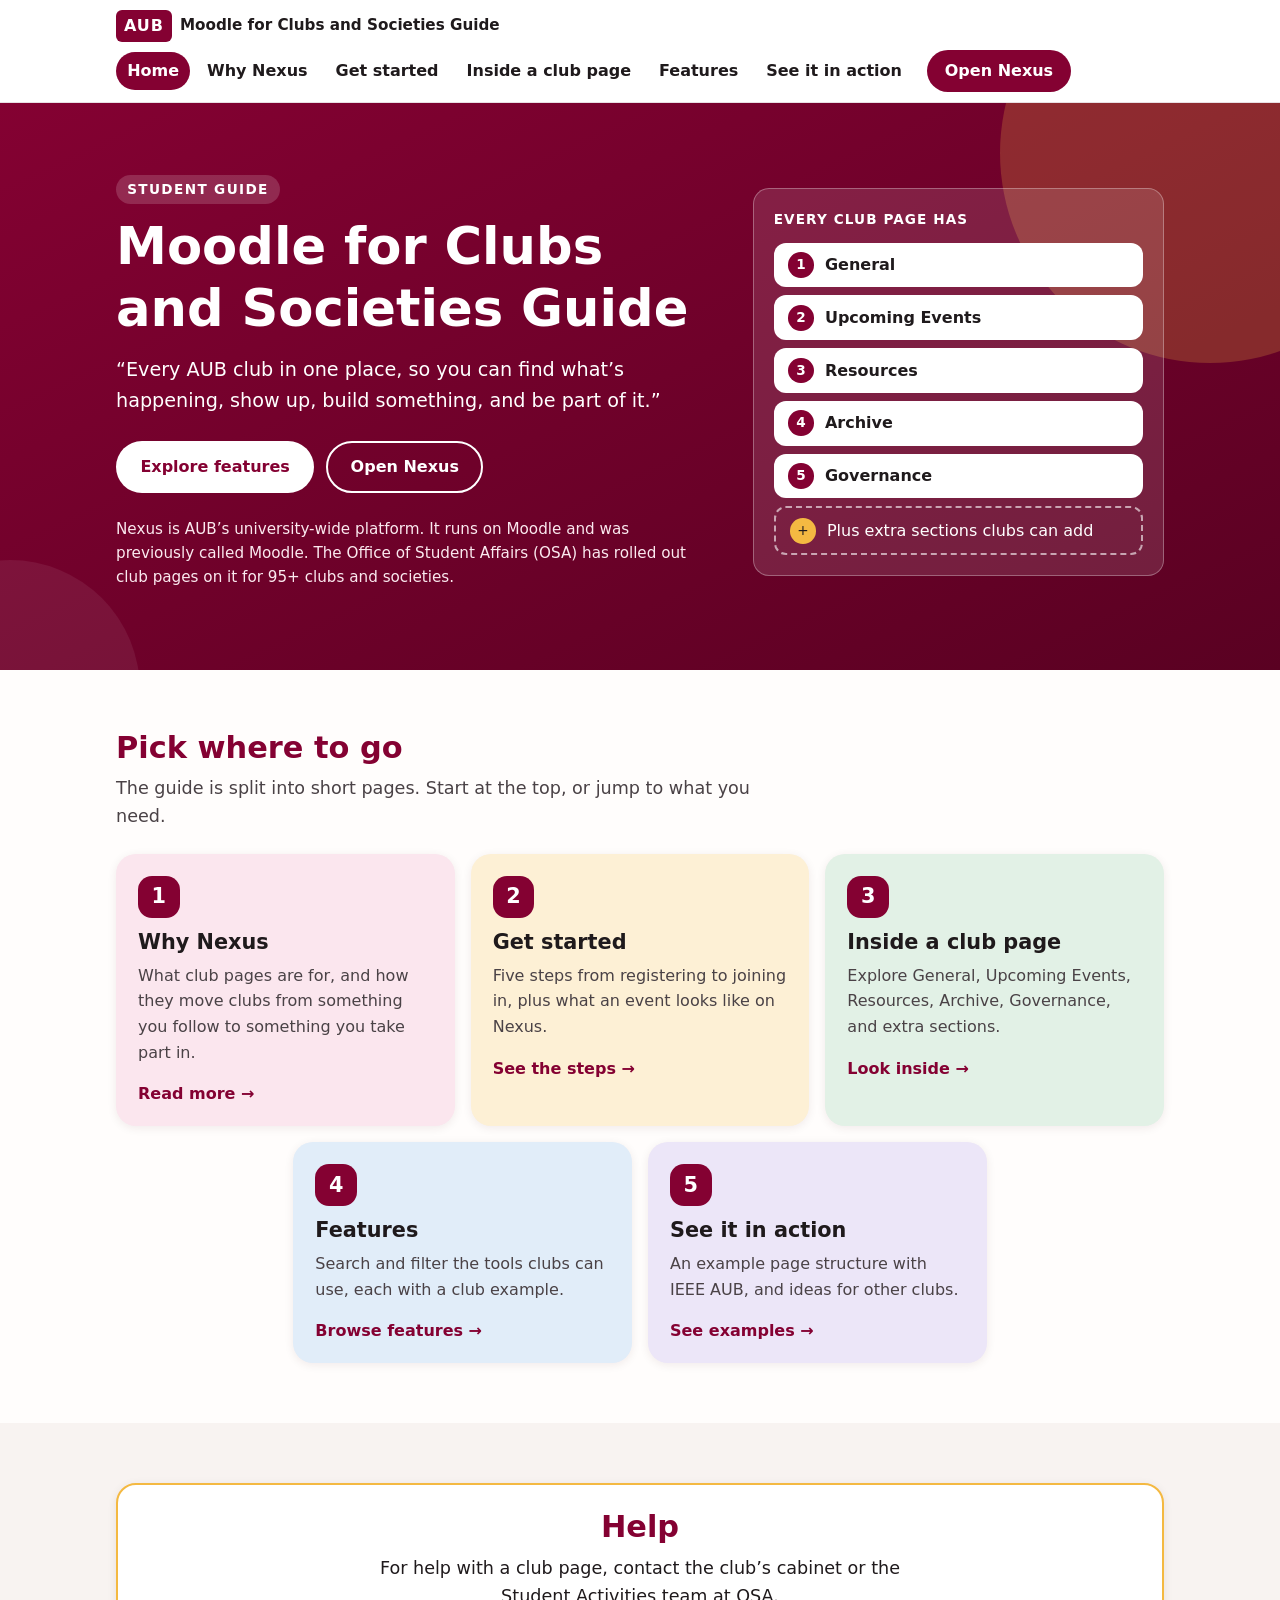
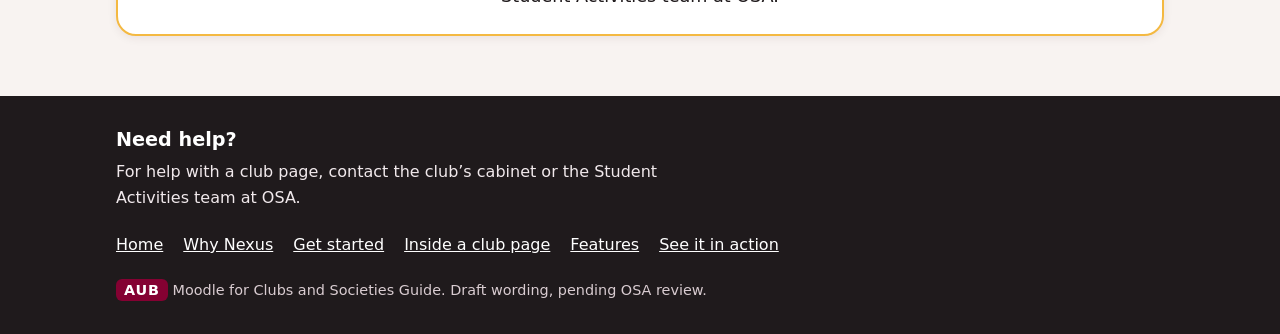
==== index.html @ 30dd05e3 "Redesign as a multi-page site with tabs, tiles, and a filterable feature grid Co-Authored-By: Claude" ====
<!DOCTYPE html>
<html lang="en">
<head>
  <meta charset="utf-8">
  <meta name="viewport" content="width=device-width, initial-scale=1">
  <title>Moodle for Clubs and Societies Guide</title>
  <meta name="description" content="A student guide to everything you can do on Nexus through AUB clubs and societies.">
  <meta name="theme-color" content="#840132">
  <link rel="icon" href="data:image/svg+xml,%3Csvg xmlns='http://www.w3.org/2000/svg' viewBox='0 0 32 32'%3E%3Crect width='32' height='32' rx='7' fill='%23840132'/%3E%3Ctext x='16' y='22' font-family='Arial' font-weight='700' font-size='17' text-anchor='middle' fill='white'%3EN%3C/text%3E%3C/svg%3E">
  <link rel="stylesheet" href="styles.css">
  <script src="script.js" defer></script>
</head>
<body class="home">
  <a class="skip-link" href="#main">Skip to content</a>

  <header class="site-header">
    <div class="wrap header-inner">
      <a class="wordmark" href="index.html" aria-label="Moodle for Clubs and Societies Guide, home">
        <span class="wordmark-aub">AUB</span><span class="wordmark-text">Moodle for Clubs and Societies Guide</span>
      </a>
      <button class="menu-toggle" type="button" aria-expanded="false" aria-controls="site-nav">
        <span class="menu-toggle-bars" aria-hidden="true"></span>
        <span class="menu-toggle-label">Menu</span>
      </button>
      <nav id="site-nav" class="site-nav" aria-label="Main">
        <ul>
          <li><a href="index.html" aria-current="page">Home</a></li>
          <li><a href="why.html">Why Nexus</a></li>
          <li><a href="start.html">Get started</a></li>
          <li><a href="inside.html">Inside a club page</a></li>
          <li><a href="features.html">Features</a></li>
          <li><a href="examples.html">See it in action</a></li>
          <li class="nav-cta"><a class="btn btn-small" href="https://lms.aub.edu.lb" target="_blank" rel="noopener noreferrer">Open Nexus<span class="visually-hidden"> (opens in a new tab)</span></a></li>
        </ul>
      </nav>
    </div>
  </header>

  <main id="main">
    <section class="hero">
      <div class="wrap hero-grid">
        <div class="hero-copy">
          <p class="eyebrow">Student guide</p>
          <h1>Moodle for Clubs and Societies Guide</h1>
          <p class="mission">&ldquo;Every AUB club in one place, so you can find what&rsquo;s happening, show up, build something, and be part of it.&rdquo;</p>
          <div class="button-row">
            <a class="btn btn-light" href="features.html">Explore features</a>
            <a class="btn btn-outline-light" href="https://lms.aub.edu.lb" target="_blank" rel="noopener noreferrer">Open Nexus<span class="visually-hidden"> (opens in a new tab)</span></a>
          </div>
          <p class="hero-note">Nexus is AUB&rsquo;s university-wide platform. It runs on Moodle and was previously called Moodle. The Office of Student Affairs (OSA) has rolled out club pages on it for 95+ clubs and societies.</p>
        </div>
        <aside class="hero-card" aria-label="The standard sections of a club page">
          <p class="hero-card-title">Every club page has</p>
          <ul>
            <li><span>General</span></li>
            <li><span>Upcoming Events</span></li>
            <li><span>Resources</span></li>
            <li><span>Archive</span></li>
            <li><span>Governance</span></li>
            <li class="plus"><span>Plus extra sections clubs can add</span></li>
          </ul>
        </aside>
      </div>
    </section>

    <section class="section">
      <div class="wrap">
        <h2 class="section-title">Pick where to go</h2>
        <p class="lead">The guide is split into short pages. Start at the top, or jump to what you need.</p>
        <div class="tiles">
          <a class="tile t1" href="why.html">
            <span class="tile-num" aria-hidden="true">1</span>
            <h3>Why Nexus</h3>
            <p>What club pages are for, and how they move clubs from something you follow to something you take part in.</p>
            <span class="tile-go">Read more</span>
          </a>
          <a class="tile t2" href="start.html">
            <span class="tile-num" aria-hidden="true">2</span>
            <h3>Get started</h3>
            <p>Five steps from registering to joining in, plus what an event looks like on Nexus.</p>
            <span class="tile-go">See the steps</span>
          </a>
          <a class="tile t3" href="inside.html">
            <span class="tile-num" aria-hidden="true">3</span>
            <h3>Inside a club page</h3>
            <p>Explore General, Upcoming Events, Resources, Archive, Governance, and extra sections.</p>
            <span class="tile-go">Look inside</span>
          </a>
          <a class="tile t4" href="features.html">
            <span class="tile-num" aria-hidden="true">4</span>
            <h3>Features</h3>
            <p>Search and filter the tools clubs can use, each with a club example.</p>
            <span class="tile-go">Browse features</span>
          </a>
          <a class="tile t5" href="examples.html">
            <span class="tile-num" aria-hidden="true">5</span>
            <h3>See it in action</h3>
            <p>An example page structure with IEEE AUB, and ideas for other clubs.</p>
            <span class="tile-go">See examples</span>
          </a>
        </div>
      </div>
    </section>

    <section class="section section-tint">
      <div class="wrap">
        <div class="help-box">
          <h2>Help</h2>
          <p>For help with a club page, contact the club&rsquo;s cabinet or the Student Activities team at OSA.</p>
        </div>
      </div>
    </section>
  </main>

  <footer class="site-footer">
    <div class="wrap footer-inner">
      <div class="footer-help">
        <h2>Need help?</h2>
        <p>For help with a club page, contact the club&rsquo;s cabinet or the Student Activities team at OSA.</p>
      </div>
      <nav class="footer-nav" aria-label="Footer"><a href="index.html">Home</a><a href="why.html">Why Nexus</a><a href="start.html">Get started</a><a href="inside.html">Inside a club page</a><a href="features.html">Features</a><a href="examples.html">See it in action</a></nav>
      <p class="footer-small"><span class="wordmark-aub">AUB</span> Moodle for Clubs and Societies Guide. Draft wording, pending OSA review.</p>
    </div>
  </footer>
</body>
</html>
---- styles.css ----
:root {
  --aub-maroon: #840132;
  --maroon-dark: #5a0122;
  --maroon-tint: #f8eef2;
  --gold: #f4b942;
  --ink: #1f1a1c;
  --ink-soft: #4a4246;
  --line: #e8dfe3;
  --bg: #fffdfc;
  --bg-tint: #f8f3f1;
  --focus: #0b57d0;
  --radius: 16px;
  --shadow: 0 2px 10px rgba(60, 10, 30, .08);
  --font: system-ui, -apple-system, "Segoe UI", Roboto, "Helvetica Neue", Arial, sans-serif;
  /* tile and card tints */
  --rose: #fbe6ee; --sand: #fdf0d5; --sage: #e2f1e6; --sky: #e1edf9; --lilac: #ece6f8;
  --c0: #840132; --c1: #a35200; --c2: #1d6f42; --c3: #1f5fa8; --c4: #6b3fa0; --c5: #0f766e; --c6: #a1275b;
}

*, *::before, *::after { box-sizing: border-box; }
html { scroll-behavior: smooth; -webkit-text-size-adjust: 100%; }
body {
  margin: 0; font-family: var(--font); font-size: 1rem; line-height: 1.6;
  color: var(--ink); background: var(--bg); overflow-wrap: break-word;
}
img, svg { max-width: 100%; }
h1, h2, h3, h4 { line-height: 1.2; margin: 0 0 .5rem; }
h2 { font-size: 1.6rem; }
h3 { font-size: 1.15rem; }
h4 { font-size: 1.05rem; }
p { margin: 0 0 1rem; }
ul, ol { margin: 0; padding: 0; }
a { color: var(--aub-maroon); }
[id] { scroll-margin-top: 5rem; }

:focus-visible { outline: 3px solid var(--focus); outline-offset: 3px; border-radius: 4px; }

.wrap { width: 100%; max-width: 1080px; margin: 0 auto; padding: 0 1rem; }
.visually-hidden {
  position: absolute !important; width: 1px; height: 1px; margin: -1px; padding: 0;
  border: 0; overflow: hidden; clip: rect(0 0 0 0); white-space: nowrap;
}
.skip-link {
  position: absolute; left: .5rem; top: -4rem; background: #fff; color: var(--aub-maroon);
  padding: .6rem 1rem; border-radius: 8px; z-index: 100; font-weight: 600;
}
.skip-link:focus { top: .5rem; }

/* ---------- Header ---------- */
.site-header { position: sticky; top: 0; z-index: 50; background: #fff; border-bottom: 1px solid var(--line); }
.header-inner { display: flex; flex-wrap: wrap; align-items: center; justify-content: space-between; gap: .5rem; padding-top: .6rem; padding-bottom: .6rem; }
.wordmark { display: flex; align-items: center; gap: .5rem; text-decoration: none; color: var(--ink); min-width: 0; flex: 1 1 0; }
.wordmark-aub {
  background: var(--aub-maroon); color: #fff; font-weight: 800; letter-spacing: .06em;
  padding: .2rem .5rem; border-radius: 6px; flex: none;
}
.wordmark-text { font-weight: 700; font-size: .9rem; line-height: 1.2; }

.menu-toggle {
  display: none; align-items: center; gap: .5rem; background: var(--aub-maroon); color: #fff;
  border: 0; border-radius: 999px; padding: .55rem 1rem; font: inherit; font-weight: 600;
  cursor: pointer; min-height: 44px;
}
.menu-toggle-bars, .menu-toggle-bars::before, .menu-toggle-bars::after { display: block; width: 18px; height: 2px; background: #fff; border-radius: 2px; }
.menu-toggle-bars { position: relative; }
.menu-toggle-bars::before, .menu-toggle-bars::after { content: ""; position: absolute; left: 0; }
.menu-toggle-bars::before { top: -6px; }
.menu-toggle-bars::after { top: 6px; }

.site-nav { flex-basis: 100%; }
.site-nav ul { list-style: none; display: flex; flex-wrap: wrap; align-items: center; gap: .25rem .5rem; }
.site-nav a:not(.btn) { display: inline-block; padding: .4rem .7rem; text-decoration: none; font-weight: 600; color: var(--ink); border-radius: 999px; }
.site-nav a:not(.btn):hover { background: var(--maroon-tint); color: var(--aub-maroon); }
.site-nav a[aria-current="page"] { background: var(--aub-maroon); color: #fff; }

.js .menu-toggle { display: inline-flex; }
.js .site-nav { display: none; }
.js .site-nav.is-open { display: block; }
.js .site-nav ul { flex-direction: column; align-items: stretch; gap: 0; padding: .25rem 0 .5rem; }
.js .site-nav li { border-top: 1px solid var(--line); }
.js .site-nav a:not(.btn) { display: block; padding: .8rem .5rem; border-radius: 8px; }
.js .nav-cta { padding: .75rem 0 .25rem; }
.js .nav-cta .btn { width: 100%; }

@media (min-width: 960px) {
  .js .menu-toggle { display: none; }
  .js .site-nav, .js .site-nav.is-open { display: block; flex-basis: auto; }
  .site-nav { flex-basis: auto; }
  .js .site-nav ul { flex-direction: row; align-items: center; gap: .25rem .35rem; padding: 0; }
  .js .site-nav li { border-top: 0; }
  .js .site-nav a:not(.btn) { display: inline-block; padding: .4rem .7rem; border-radius: 999px; }
  .js .nav-cta { padding: 0 0 0 .5rem; }
  .js .nav-cta .btn { width: auto; }
  .wordmark { flex: 0 1 auto; }
  .wordmark-text { font-size: .95rem; }
}

/* ---------- Buttons ---------- */
.btn {
  display: inline-flex; align-items: center; justify-content: center; min-height: 48px;
  padding: .7rem 1.4rem; border-radius: 999px; font-weight: 700; text-decoration: none;
  border: 2px solid transparent; text-align: center;
}
.btn-small { min-height: 40px; padding: .4rem 1rem; background: var(--aub-maroon); color: #fff; }
.btn-small:hover { background: var(--maroon-dark); }
.btn-light { background: #fff; color: var(--aub-maroon); }
.btn-light:hover { background: var(--maroon-tint); }
.btn-outline-light { color: #fff; border-color: #fff; }
.btn-outline-light:hover { background: rgba(255, 255, 255, .15); }
.btn-primary { background: var(--aub-maroon); color: #fff; }
.btn-primary:hover { background: var(--maroon-dark); }
.button-row { display: flex; flex-wrap: wrap; gap: .75rem; }

/* ---------- Home hero ---------- */
.hero {
  position: relative; overflow: hidden; color: #fff;
  background: linear-gradient(155deg, var(--aub-maroon) 0%, var(--maroon-dark) 100%);
  padding: 2.75rem 0 3rem;
}
.hero::before, .hero::after { content: ""; position: absolute; border-radius: 50%; pointer-events: none; }
.hero::before { width: 420px; height: 420px; right: -140px; top: -160px; background: rgba(244, 185, 66, .22); }
.hero::after { width: 260px; height: 260px; left: -120px; bottom: -150px; background: rgba(255, 255, 255, .07); }
.hero-grid { position: relative; z-index: 1; display: grid; gap: 2rem; }
.eyebrow {
  display: inline-block; margin-bottom: .75rem; font-size: .85rem; font-weight: 700;
  letter-spacing: .1em; text-transform: uppercase; background: rgba(255, 255, 255, .16);
  padding: .25rem .7rem; border-radius: 999px;
}
.hero h1 { font-size: 2.1rem; margin-bottom: 1rem; }
.mission { font-size: 1.2rem; max-width: 36rem; margin-bottom: 1.5rem; }
.hero-note { max-width: 36rem; margin: 1.5rem 0 0; font-size: .95rem; color: #fbe9ef; }
.hero :focus-visible { outline-color: #fff; }

.hero-card {
  background: rgba(255, 255, 255, .12); border: 1px solid rgba(255, 255, 255, .3);
  border-radius: var(--radius); padding: 1.25rem; align-self: center;
}
.hero-card-title { font-weight: 700; margin-bottom: .75rem; text-transform: uppercase; font-size: .85rem; letter-spacing: .08em; }
.hero-card ul { list-style: none; display: grid; gap: .5rem; counter-reset: sec; }
.hero-card li {
  counter-increment: sec; background: #fff; color: var(--ink); border-radius: 12px;
  padding: .6rem .9rem; font-weight: 600; display: flex; gap: .7rem; align-items: center;
}
.hero-card li::before {
  content: counter(sec); flex: none; width: 1.6rem; height: 1.6rem; border-radius: 50%;
  background: var(--aub-maroon); color: #fff; font-size: .85rem; display: flex; align-items: center; justify-content: center;
}
.hero-card li.plus { background: transparent; color: #fff; border: 2px dashed rgba(255, 255, 255, .6); counter-increment: none; font-weight: 500; }
.hero-card li.plus::before { content: "+"; background: var(--gold); color: var(--ink); }

/* ---------- Inner page header ---------- */
.page-head {
  position: relative; overflow: hidden; color: #fff;
  background: linear-gradient(155deg, var(--aub-maroon) 0%, var(--maroon-dark) 100%);
  padding: 1.75rem 0 2.25rem;
}
.page-head::after { content: ""; position: absolute; width: 240px; height: 240px; right: -90px; top: -110px; border-radius: 50%; background: rgba(244, 185, 66, .25); }
.page-head .wrap { position: relative; z-index: 1; }
.crumbs { font-size: .9rem; margin-bottom: .75rem; color: #fbe9ef; }
.crumbs a { color: #fff; }
.page-head h1 { font-size: 2rem; margin-bottom: .5rem; }
.page-lead { max-width: 40rem; font-size: 1.1rem; margin: 0; color: #fff3f7; }
.page-head :focus-visible { outline-color: #fff; }

/* ---------- Sections ---------- */
.section { padding: 2.5rem 0; }
.section-tint { background: var(--bg-tint); }
.section-title { color: var(--aub-maroon); margin-bottom: .5rem; }
.lead { font-size: 1.1rem; color: var(--ink-soft); max-width: 42rem; }
.small { font-size: .95rem; color: var(--ink-soft); }
.hint { font-size: .9rem; font-weight: 600; color: var(--ink-soft); margin-bottom: .75rem; }
.note-line { margin-top: 1.25rem; color: var(--ink-soft); }
.center-action { margin: 2rem 0 0; text-align: center; }

/* Home tiles */
.tiles { display: grid; gap: 1rem; margin-top: 1.5rem; }
.tile {
  position: relative; display: block; text-decoration: none; color: var(--ink);
  border-radius: 20px; padding: 1.25rem 1.25rem 1.1rem; box-shadow: var(--shadow);
  border: 2px solid transparent; transition: transform .15s ease, border-color .15s ease;
}
.tile:hover { transform: translateY(-3px); border-color: var(--aub-maroon); }
.tile-num {
  display: flex; align-items: center; justify-content: center; width: 2.6rem; height: 2.6rem;
  border-radius: 14px; background: var(--aub-maroon); color: #fff; font-size: 1.3rem; font-weight: 800; margin-bottom: .75rem;
}
.tile h3 { font-size: 1.3rem; }
.tile p { color: var(--ink-soft); }
.tile-go { font-weight: 700; color: var(--aub-maroon); }
.tile-go::after { content: " \2192"; }
.t1 { background: var(--rose); } .t2 { background: var(--sand); } .t3 { background: var(--sage); }
.t4 { background: var(--sky); } .t5 { background: var(--lilac); }

/* Why */
.why-list { list-style: none; display: grid; gap: .85rem; }
.why-list li {
  display: flex; gap: 1rem; align-items: flex-start; background: #fff; border: 1px solid var(--line);
  border-radius: var(--radius); padding: 1rem 1.1rem; box-shadow: var(--shadow); font-size: 1.05rem;
}
.why-num {
  flex: none; width: 2.2rem; height: 2.2rem; border-radius: 50%; background: var(--aub-maroon);
  color: #fff; font-weight: 700; display: inline-flex; align-items: center; justify-content: center;
}
.compare { display: grid; gap: .75rem; margin-top: 1.25rem; align-items: stretch; }
.compare-col { border-radius: 20px; padding: 1.4rem; }
.compare-col ul { padding-left: 1.2rem; }
.compare-follow { background: #ece7e8; border: 1px solid var(--line); }
.compare-part { background: var(--aub-maroon); color: #fff; box-shadow: var(--shadow); }
.compare-part h3 { color: #fff; }
.compare-arrow { text-align: center; font-size: 2rem; font-weight: 800; color: var(--aub-maroon); transform: rotate(90deg); line-height: 1; }

/* Timeline */
.timeline { list-style: none; counter-reset: tl; position: relative; display: grid; gap: 1rem; }
.timeline::before { content: ""; position: absolute; left: 1.2rem; top: 1.5rem; bottom: 1.5rem; width: 3px; background: var(--gold); border-radius: 3px; }
.timeline li {
  counter-increment: tl; position: relative; margin-left: 3.4rem; background: #fff;
  border: 1px solid var(--line); border-radius: var(--radius); padding: 1rem 1.2rem; box-shadow: var(--shadow);
}
.timeline li::before {
  content: counter(tl); position: absolute; left: -3.4rem; top: .8rem; width: 2.5rem; height: 2.5rem;
  border-radius: 50%; background: var(--aub-maroon); color: #fff; font-weight: 800; border: 3px solid var(--bg);
  display: flex; align-items: center; justify-content: center;
}
.timeline h3 { margin-bottom: .2rem; }
.timeline p { margin: 0; color: var(--ink-soft); }

/* Event flow */
.flow { list-style: none; display: grid; gap: 1rem; margin-top: 1.5rem; }
.flow li { position: relative; background: #fff; border: 1px solid var(--line); border-radius: var(--radius); padding: 1rem 1rem 1rem 4rem; box-shadow: var(--shadow); }
.flow-num {
  position: absolute; left: 1rem; top: 1rem; width: 2.2rem; height: 2.2rem; border-radius: 50%;
  background: var(--aub-maroon); color: #fff; font-weight: 700; display: flex; align-items: center; justify-content: center;
}
.flow li:not(:last-child)::after {
  content: ""; position: absolute; left: calc(1rem + 1.1rem - 1px); top: calc(1rem + 2.2rem);
  height: calc(100% - 2.2rem); width: 2px; background: var(--aub-maroon); opacity: .3;
}
.flow h3 { margin-bottom: .2rem; }
.flow p { margin: 0; color: var(--ink-soft); }

/* Tabs */
.tab-panel {
  background: #fff; border: 1px solid var(--line); border-radius: var(--radius);
  padding: 1.25rem; box-shadow: var(--shadow); margin-bottom: 1rem;
}
.tab-panel h3 { color: var(--aub-maroon); font-size: 1.3rem; }
.tab-panel > p { color: var(--ink-soft); }
.tablist { display: flex; flex-wrap: wrap; gap: .5rem; margin-bottom: 1rem; }
.tab {
  font: inherit; font-weight: 700; cursor: pointer; min-height: 44px; padding: .45rem 1.1rem;
  background: #fff; color: var(--aub-maroon); border: 2px solid var(--aub-maroon); border-radius: 999px;
}
.tab:hover { background: var(--maroon-tint); }
.tab[aria-selected="true"] { background: var(--aub-maroon); color: #fff; }
.js .tab-panel { margin-bottom: 0; }
.js .tab-panel[hidden] { display: none; }
.pill-list { list-style: none; display: flex; flex-wrap: wrap; gap: .5rem; margin-top: .5rem; }
.pill-list li { background: var(--maroon-tint); border: 1px solid #ecd2dc; border-radius: 999px; padding: .35rem .9rem; font-weight: 600; }

/* Features */
.notice {
  background: var(--maroon-tint); border-left: 5px solid var(--aub-maroon);
  padding: .9rem 1rem; border-radius: 8px; font-weight: 600; margin: 0 0 1.5rem;
}
.feature-layout { display: grid; gap: 1.25rem; align-items: start; }
.tools { background: #fff; border: 1px solid var(--line); border-radius: var(--radius); padding: 1.1rem; box-shadow: var(--shadow); }
.tools[hidden] { display: none; }
.search-label { display: block; font-weight: 700; margin-bottom: .35rem; }
.search-input {
  width: 100%; font: inherit; min-height: 48px; padding: .6rem 1rem;
  border: 2px solid #b9a9b0; border-radius: 12px; background: #fff; color: var(--ink);
}
.search-input:focus-visible { outline-offset: 1px; border-color: var(--focus); }
.filter-title { font-weight: 700; margin: 1rem 0 .4rem; }
.filters { display: flex; flex-wrap: wrap; gap: .5rem; }
.chip {
  font: inherit; font-weight: 600; cursor: pointer; min-height: 44px; padding: .4rem .9rem;
  background: #fff; color: var(--aub-maroon); border: 2px solid var(--aub-maroon); border-radius: 999px;
}
.chip:hover { background: var(--maroon-tint); }
.chip[aria-pressed="true"] { background: var(--aub-maroon); color: #fff; }
.result-count { color: var(--ink-soft); font-size: .95rem; margin: 1rem 0 0; }

.feature-grid { display: grid; gap: 1rem; }
.feature-card {
  --accent: var(--c0); background: #fff; border: 1px solid var(--line); border-left: 6px solid var(--accent);
  border-radius: var(--radius); padding: 1.1rem 1.2rem; box-shadow: var(--shadow);
}
.feature-card[hidden] { display: none; }
.cat-0 { --accent: var(--c0); } .cat-1 { --accent: var(--c1); } .cat-2 { --accent: var(--c2); }
.cat-3 { --accent: var(--c3); } .cat-4 { --accent: var(--c4); } .cat-5 { --accent: var(--c5); } .cat-6 { --accent: var(--c6); }
.feature-cat { margin: 0 0 .35rem; font-size: .78rem; font-weight: 700; letter-spacing: .06em; text-transform: uppercase; color: var(--accent); }
.feature-meaning { margin-bottom: .6rem; }
.feature-example { margin: 0; font-size: .95rem; color: var(--ink-soft); background: var(--bg-tint); border-radius: 10px; padding: .6rem .75rem; }
.feature-example-label { font-weight: 700; color: var(--ink); }
.empty { font-weight: 600; padding: 1rem 0; }
.noscript-box { background: #fff; border: 1px solid var(--line); border-radius: var(--radius); padding: 1rem 1.2rem; }
.noscript-box ul { padding-left: 1.2rem; }

/* Examples */
.example-block { background: #fff; border: 2px solid var(--aub-maroon); border-radius: 20px; padding: 1.25rem; box-shadow: var(--shadow); }
.example-block h2 { color: var(--aub-maroon); }
.example-block .tab-panel { box-shadow: none; background: var(--bg-tint); }
.label {
  display: inline-block; margin: 0 0 .5rem; background: var(--aub-maroon); color: #fff;
  font-size: .85rem; font-weight: 700; letter-spacing: .04em; padding: .25rem .75rem; border-radius: 999px;
}
.idea-pair { display: grid; gap: 1rem; margin-top: 1.25rem; }
.idea { background: var(--maroon-tint); border-radius: var(--radius); padding: 1rem 1.2rem; }
.idea p { margin: 0; }
.tag {
  display: inline-block; vertical-align: middle; margin-left: .35rem; font-size: .7rem; font-weight: 700;
  text-transform: uppercase; letter-spacing: .06em; border: 1px solid var(--aub-maroon); color: var(--aub-maroon);
  border-radius: 999px; padding: .05rem .5rem;
}
.idea-cards { display: grid; gap: 1rem; margin-top: 1.25rem; }
.idea-card { border-radius: 20px; padding: 1.2rem; box-shadow: var(--shadow); }
.idea-card p { margin: 0; color: var(--ink-soft); }
.ic1 { background: var(--rose); } .ic2 { background: var(--sand); } .ic3 { background: var(--sage); }
.ic4 { background: var(--sky); } .ic5 { background: var(--lilac); }
.inspired { margin-top: 1.5rem; font-size: .95rem; color: var(--ink-soft); }

/* Help (home) */
.help-box { background: #fff; border: 2px solid var(--gold); border-radius: 20px; padding: 1.5rem; text-align: center; box-shadow: var(--shadow); }
.help-box h2 { color: var(--aub-maroon); }
.help-box p { margin: 0 auto; max-width: 36rem; font-size: 1.1rem; }

/* Pager */
.pager { border-top: 1px solid var(--line); background: #fff; }
.pager-inner { display: flex; justify-content: space-between; gap: 1rem; padding-top: 1.25rem; padding-bottom: 1.25rem; }
.pager-link {
  display: flex; flex-direction: column; text-decoration: none; border: 2px solid var(--aub-maroon);
  border-radius: 14px; padding: .6rem 1.1rem; min-width: 0; color: var(--aub-maroon);
}
.pager-link:hover { background: var(--maroon-tint); }
.pager-next { margin-left: auto; text-align: right; }
.pager-dir { font-size: .8rem; font-weight: 700; text-transform: uppercase; letter-spacing: .08em; color: var(--ink-soft); }
.pager-title { font-weight: 800; font-size: 1.05rem; }

/* Footer */
.site-footer { background: var(--ink); color: #f1e9ec; padding: 2rem 0; }
.site-footer a { color: #fff; }
.site-footer :focus-visible { outline-color: #fff; }
.footer-help h2 { font-size: 1.2rem; color: #fff; }
.footer-help p { max-width: 36rem; }
.footer-nav { display: flex; flex-wrap: wrap; gap: .25rem 1.25rem; margin: 1rem 0; }
.footer-nav a { padding: .35rem 0; }
.footer-small { margin: 0; font-size: .9rem; color: #d9ccd1; }

/* ---------- Larger screens ---------- */
@media (min-width: 640px) {
  .hero h1 { font-size: 2.8rem; }
  .page-head h1 { font-size: 2.6rem; }
  .tiles { grid-template-columns: repeat(2, 1fr); }
  .feature-grid { grid-template-columns: repeat(2, 1fr); }
  .idea-pair { grid-template-columns: 1fr 1fr; }
  .idea-cards { grid-template-columns: repeat(2, 1fr); }
  .compare { grid-template-columns: 1fr auto 1fr; align-items: center; }
  .compare-arrow { transform: none; }
}
@media (min-width: 960px) {
  .hero { padding: 4.5rem 0 5rem; }
  .hero-grid { grid-template-columns: 1.25fr .85fr; align-items: center; }
  .hero h1 { font-size: 3.2rem; }
  .section { padding: 3.75rem 0; }
  h2 { font-size: 1.9rem; }
  .tiles { grid-template-columns: repeat(6, 1fr); }
  .tile { grid-column: span 2; }
  .tile:nth-child(4) { grid-column: 2 / span 2; }
  .tile:nth-child(5) { grid-column: 4 / span 2; }
  .idea-cards { grid-template-columns: repeat(3, 1fr); }
  .idea-cards .idea-card:nth-child(4) { grid-column: 1 / span 1; }
  .feature-layout { grid-template-columns: 280px 1fr; }
  .tools { position: sticky; top: 5rem; }
  .filters { flex-direction: column; }
  .chip { text-align: left; border-radius: 12px; }
  .feature-grid { grid-template-columns: repeat(2, 1fr); }
  .flow { grid-template-columns: repeat(5, 1fr); }
  .flow li { padding: 4rem 1rem 1rem; }
  .flow li:not(:last-child)::after {
    left: calc(1rem + 2.2rem); top: calc(1rem + 1.1rem - 1px); width: calc(100% - 2.2rem + 1rem); height: 2px;
  }
}

/* ---------- Reduced motion ---------- */
@media (prefers-reduced-motion: reduce) {
  html { scroll-behavior: auto; }
  *, *::before, *::after { animation: none !important; transition: none !important; }
  .tile:hover { transform: none; }
}
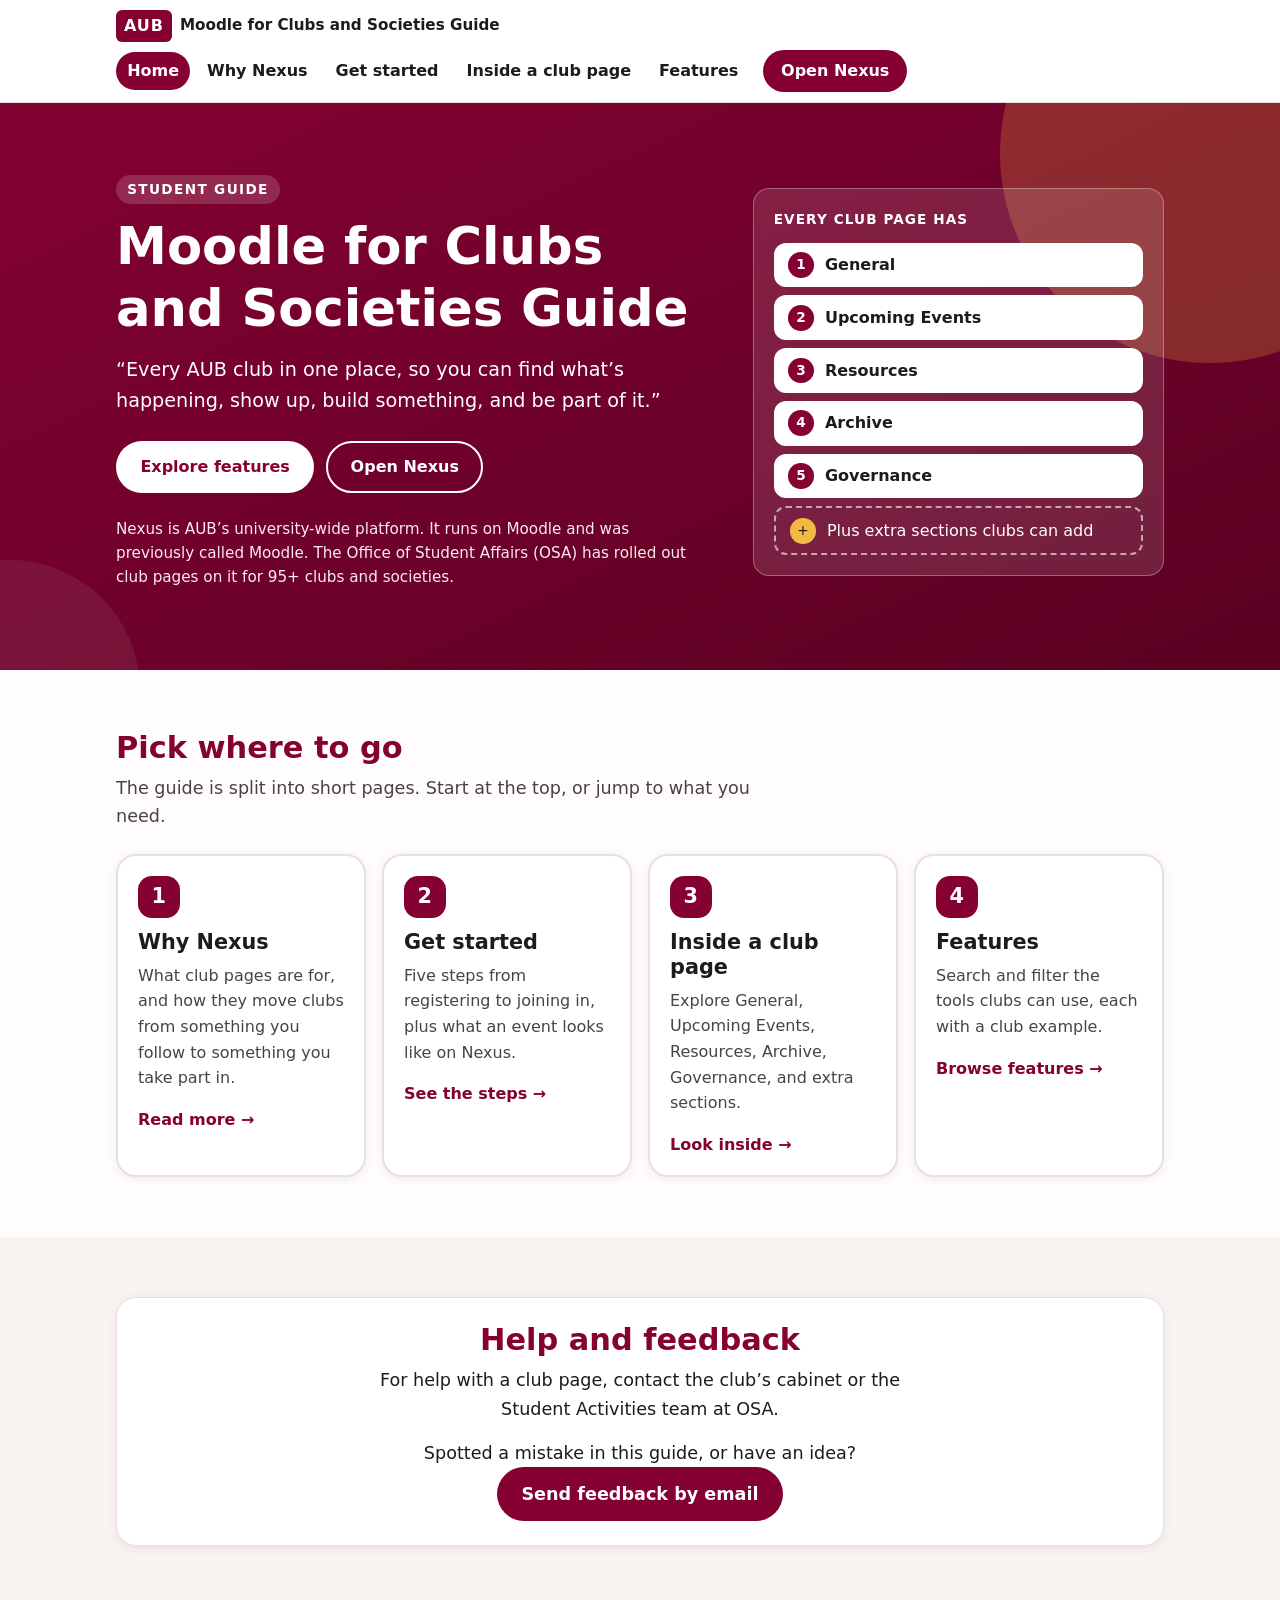
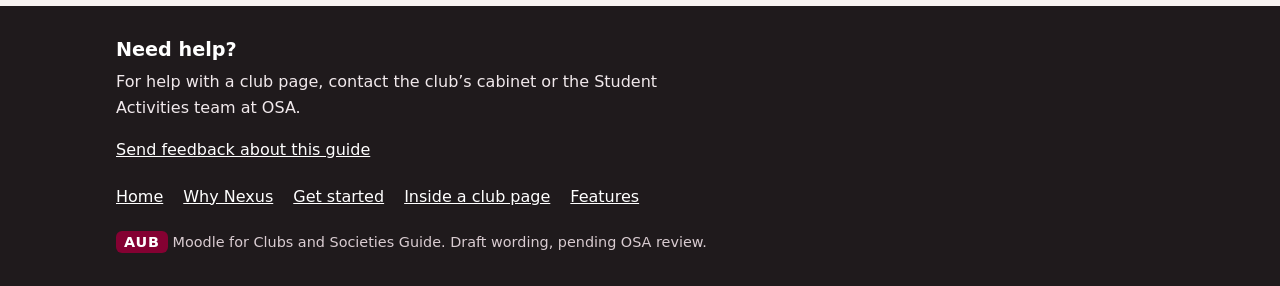
==== commit 5a024c7a: "Remove examples page, neutral home tiles, help and feedback email link Co-Authored-By: Claude Sonnet" ====
--- a/index.html
+++ b/index.html
@@ -29,7 +29,6 @@
           <li><a href="start.html">Get started</a></li>
           <li><a href="inside.html">Inside a club page</a></li>
           <li><a href="features.html">Features</a></li>
-          <li><a href="examples.html">See it in action</a></li>
           <li class="nav-cta"><a class="btn btn-small" href="https://lms.aub.edu.lb" target="_blank" rel="noopener noreferrer">Open Nexus<span class="visually-hidden"> (opens in a new tab)</span></a></li>
         </ul>
       </nav>
@@ -92,12 +91,6 @@
             <p>Search and filter the tools clubs can use, each with a club example.</p>
             <span class="tile-go">Browse features</span>
           </a>
-          <a class="tile t5" href="examples.html">
-            <span class="tile-num" aria-hidden="true">5</span>
-            <h3>See it in action</h3>
-            <p>An example page structure with IEEE AUB, and ideas for other clubs.</p>
-            <span class="tile-go">See examples</span>
-          </a>
         </div>
       </div>
     </section>
@@ -105,8 +98,9 @@
     <section class="section section-tint">
       <div class="wrap">
         <div class="help-box">
-          <h2>Help</h2>
+          <h2>Help and feedback</h2>
           <p>For help with a club page, contact the club&rsquo;s cabinet or the Student Activities team at OSA.</p>
+          <p>Spotted a mistake in this guide, or have an idea? <a class="btn btn-primary" href="mailto:man53@mail.aub.edu?subject=Feedback%20on%20the%20Moodle%20for%20Clubs%20and%20Societies%20Guide">Send feedback by email</a></p>
         </div>
       </div>
     </section>
@@ -117,8 +111,9 @@
       <div class="footer-help">
         <h2>Need help?</h2>
         <p>For help with a club page, contact the club&rsquo;s cabinet or the Student Activities team at OSA.</p>
+        <p><a href="mailto:man53@mail.aub.edu?subject=Feedback%20on%20the%20Moodle%20for%20Clubs%20and%20Societies%20Guide">Send feedback about this guide</a></p>
       </div>
-      <nav class="footer-nav" aria-label="Footer"><a href="index.html">Home</a><a href="why.html">Why Nexus</a><a href="start.html">Get started</a><a href="inside.html">Inside a club page</a><a href="features.html">Features</a><a href="examples.html">See it in action</a></nav>
+      <nav class="footer-nav" aria-label="Footer"><a href="index.html">Home</a><a href="why.html">Why Nexus</a><a href="start.html">Get started</a><a href="inside.html">Inside a club page</a><a href="features.html">Features</a></nav>
       <p class="footer-small"><span class="wordmark-aub">AUB</span> Moodle for Clubs and Societies Guide. Draft wording, pending OSA review.</p>
     </div>
   </footer>
--- a/styles.css
+++ b/styles.css
@@ -188,8 +188,8 @@
 .tile p { color: var(--ink-soft); }
 .tile-go { font-weight: 700; color: var(--aub-maroon); }
 .tile-go::after { content: " \2192"; }
-.t1 { background: var(--rose); } .t2 { background: var(--sand); } .t3 { background: var(--sage); }
-.t4 { background: var(--sky); } .t5 { background: var(--lilac); }
+.t1, .t2, .t3, .t4 { background: #fff; border-color: var(--line); }
+.t1:hover, .t2:hover, .t3:hover, .t4:hover { border-color: var(--aub-maroon); }
 
 /* Why */
 .why-list { list-style: none; display: grid; gap: .85rem; }
@@ -321,7 +321,8 @@
 .inspired { margin-top: 1.5rem; font-size: .95rem; color: var(--ink-soft); }
 
 /* Help (home) */
-.help-box { background: #fff; border: 2px solid var(--gold); border-radius: 20px; padding: 1.5rem; text-align: center; box-shadow: var(--shadow); }
+.help-box { background: #fff; border: 1px solid var(--line); border-radius: 20px; padding: 1.5rem; text-align: center; box-shadow: var(--shadow); }
+.help-box p + p { margin-top: 1rem; }
 .help-box h2 { color: var(--aub-maroon); }
 .help-box p { margin: 0 auto; max-width: 36rem; font-size: 1.1rem; }
 
@@ -364,12 +365,7 @@
   .hero h1 { font-size: 3.2rem; }
   .section { padding: 3.75rem 0; }
   h2 { font-size: 1.9rem; }
-  .tiles { grid-template-columns: repeat(6, 1fr); }
-  .tile { grid-column: span 2; }
-  .tile:nth-child(4) { grid-column: 2 / span 2; }
-  .tile:nth-child(5) { grid-column: 4 / span 2; }
-  .idea-cards { grid-template-columns: repeat(3, 1fr); }
-  .idea-cards .idea-card:nth-child(4) { grid-column: 1 / span 1; }
+  .tiles { grid-template-columns: repeat(4, 1fr); }
   .feature-layout { grid-template-columns: 280px 1fr; }
   .tools { position: sticky; top: 5rem; }
   .filters { flex-direction: column; }
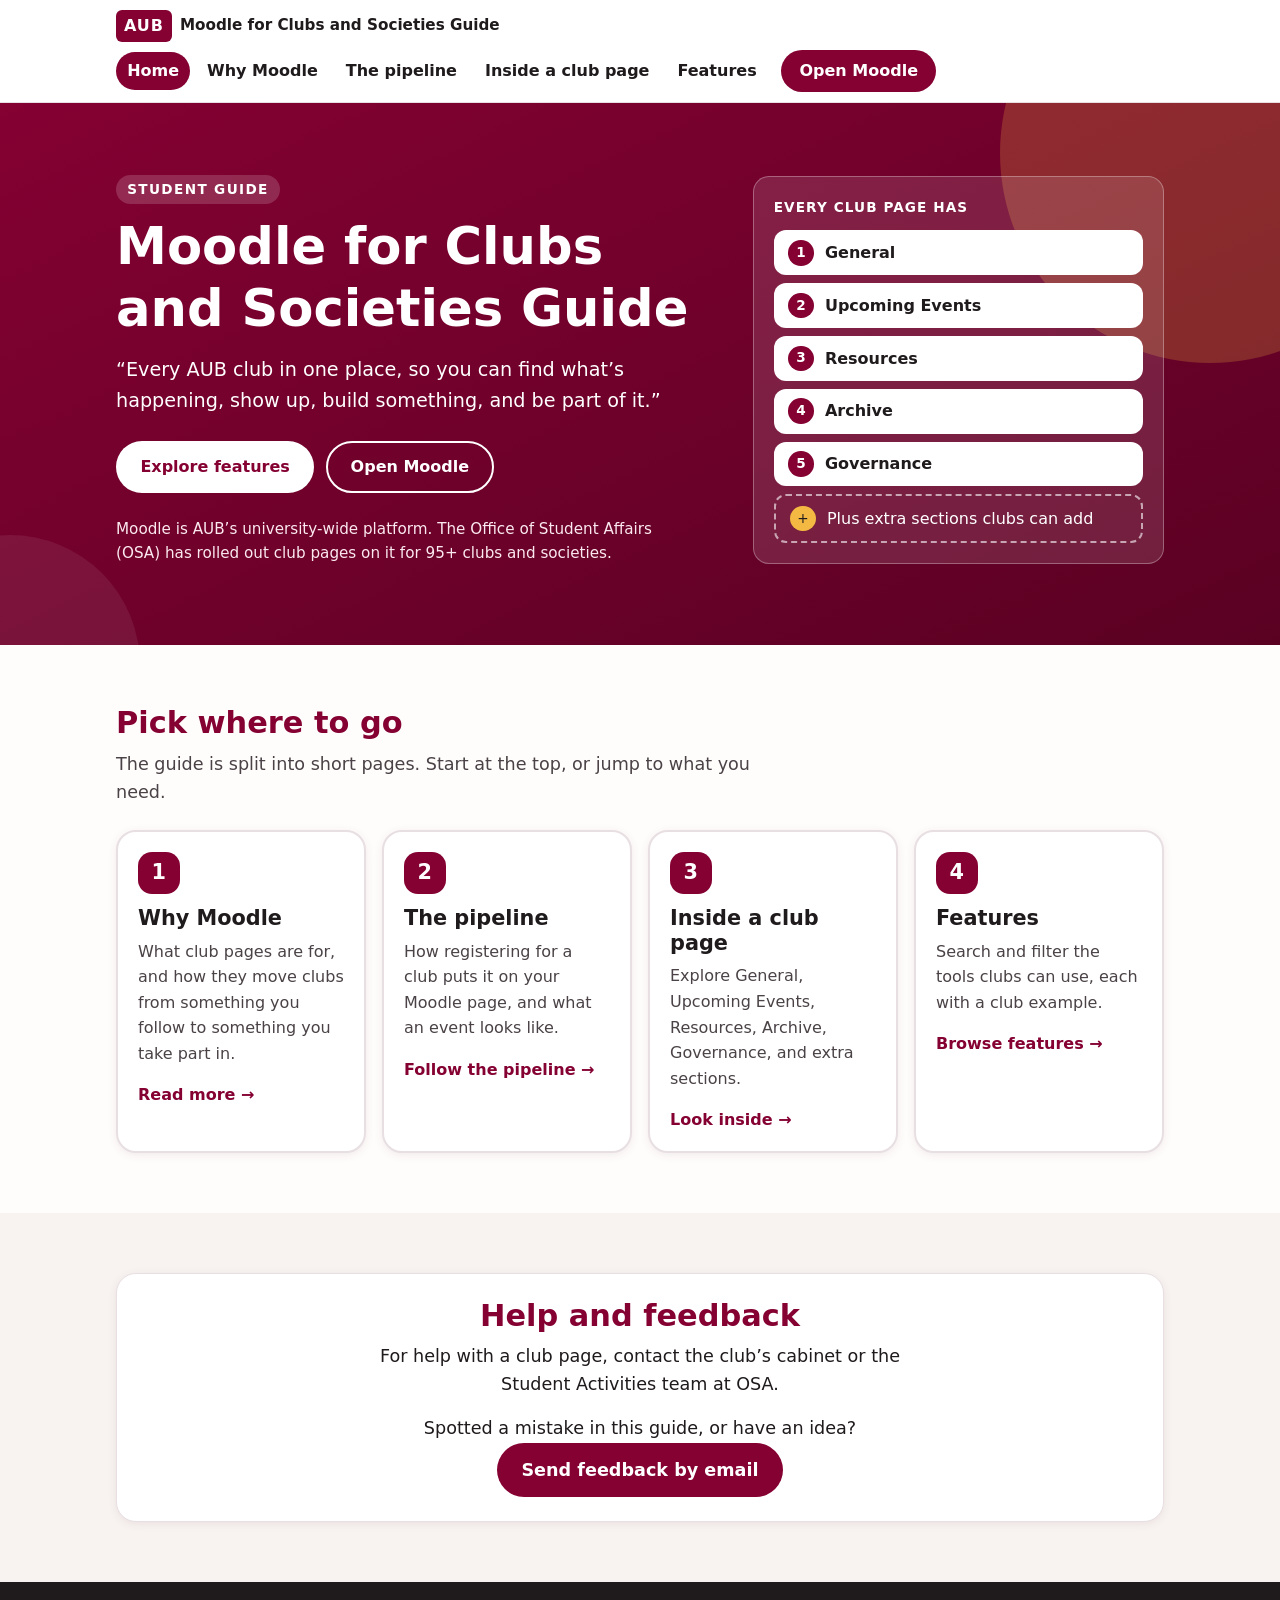
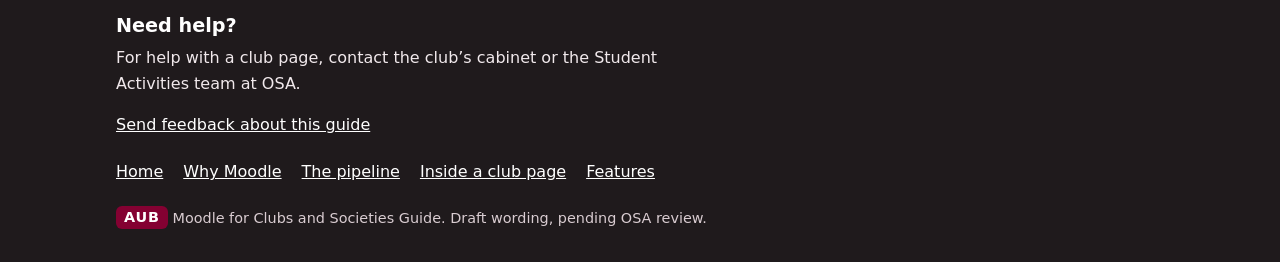
==== commit fa99354a: "Rename Get started to The pipeline, say Moodle instead of Nexus Co-Authored-By: Claude Sonnet 5.5 <n" ====
--- a/index.html
+++ b/index.html
@@ -4,7 +4,7 @@
   <meta charset="utf-8">
   <meta name="viewport" content="width=device-width, initial-scale=1">
   <title>Moodle for Clubs and Societies Guide</title>
-  <meta name="description" content="A student guide to everything you can do on Nexus through AUB clubs and societies.">
+  <meta name="description" content="A student guide to everything you can do on Moodle through AUB clubs and societies.">
   <meta name="theme-color" content="#840132">
   <link rel="icon" href="data:image/svg+xml,%3Csvg xmlns='http://www.w3.org/2000/svg' viewBox='0 0 32 32'%3E%3Crect width='32' height='32' rx='7' fill='%23840132'/%3E%3Ctext x='16' y='22' font-family='Arial' font-weight='700' font-size='17' text-anchor='middle' fill='white'%3EN%3C/text%3E%3C/svg%3E">
   <link rel="stylesheet" href="styles.css">
@@ -25,11 +25,11 @@
       <nav id="site-nav" class="site-nav" aria-label="Main">
         <ul>
           <li><a href="index.html" aria-current="page">Home</a></li>
-          <li><a href="why.html">Why Nexus</a></li>
-          <li><a href="start.html">Get started</a></li>
+          <li><a href="why.html">Why Moodle</a></li>
+          <li><a href="pipeline.html">The pipeline</a></li>
           <li><a href="inside.html">Inside a club page</a></li>
           <li><a href="features.html">Features</a></li>
-          <li class="nav-cta"><a class="btn btn-small" href="https://lms.aub.edu.lb" target="_blank" rel="noopener noreferrer">Open Nexus<span class="visually-hidden"> (opens in a new tab)</span></a></li>
+          <li class="nav-cta"><a class="btn btn-small" href="https://lms.aub.edu.lb" target="_blank" rel="noopener noreferrer">Open Moodle<span class="visually-hidden"> (opens in a new tab)</span></a></li>
         </ul>
       </nav>
     </div>
@@ -44,9 +44,9 @@
           <p class="mission">&ldquo;Every AUB club in one place, so you can find what&rsquo;s happening, show up, build something, and be part of it.&rdquo;</p>
           <div class="button-row">
             <a class="btn btn-light" href="features.html">Explore features</a>
-            <a class="btn btn-outline-light" href="https://lms.aub.edu.lb" target="_blank" rel="noopener noreferrer">Open Nexus<span class="visually-hidden"> (opens in a new tab)</span></a>
+            <a class="btn btn-outline-light" href="https://lms.aub.edu.lb" target="_blank" rel="noopener noreferrer">Open Moodle<span class="visually-hidden"> (opens in a new tab)</span></a>
           </div>
-          <p class="hero-note">Nexus is AUB&rsquo;s university-wide platform. It runs on Moodle and was previously called Moodle. The Office of Student Affairs (OSA) has rolled out club pages on it for 95+ clubs and societies.</p>
+          <p class="hero-note">Moodle is AUB&rsquo;s university-wide platform. The Office of Student Affairs (OSA) has rolled out club pages on it for 95+ clubs and societies.</p>
         </div>
         <aside class="hero-card" aria-label="The standard sections of a club page">
           <p class="hero-card-title">Every club page has</p>
@@ -69,15 +69,15 @@
         <div class="tiles">
           <a class="tile t1" href="why.html">
             <span class="tile-num" aria-hidden="true">1</span>
-            <h3>Why Nexus</h3>
+            <h3>Why Moodle</h3>
             <p>What club pages are for, and how they move clubs from something you follow to something you take part in.</p>
             <span class="tile-go">Read more</span>
           </a>
-          <a class="tile t2" href="start.html">
+          <a class="tile t2" href="pipeline.html">
             <span class="tile-num" aria-hidden="true">2</span>
-            <h3>Get started</h3>
-            <p>Five steps from registering to joining in, plus what an event looks like on Nexus.</p>
-            <span class="tile-go">See the steps</span>
+            <h3>The pipeline</h3>
+            <p>How registering for a club puts it on your Moodle page, and what an event looks like.</p>
+            <span class="tile-go">Follow the pipeline</span>
           </a>
           <a class="tile t3" href="inside.html">
             <span class="tile-num" aria-hidden="true">3</span>
@@ -113,7 +113,7 @@
         <p>For help with a club page, contact the club&rsquo;s cabinet or the Student Activities team at OSA.</p>
         <p><a href="mailto:man53@mail.aub.edu?subject=Feedback%20on%20the%20Moodle%20for%20Clubs%20and%20Societies%20Guide">Send feedback about this guide</a></p>
       </div>
-      <nav class="footer-nav" aria-label="Footer"><a href="index.html">Home</a><a href="why.html">Why Nexus</a><a href="start.html">Get started</a><a href="inside.html">Inside a club page</a><a href="features.html">Features</a></nav>
+      <nav class="footer-nav" aria-label="Footer"><a href="index.html">Home</a><a href="why.html">Why Moodle</a><a href="pipeline.html">The pipeline</a><a href="inside.html">Inside a club page</a><a href="features.html">Features</a></nav>
       <p class="footer-small"><span class="wordmark-aub">AUB</span> Moodle for Clubs and Societies Guide. Draft wording, pending OSA review.</p>
     </div>
   </footer>
--- a/styles.css
+++ b/styles.css
@@ -289,6 +289,10 @@
 .feature-card[hidden] { display: none; }
 .cat-0 { --accent: var(--c0); } .cat-1 { --accent: var(--c1); } .cat-2 { --accent: var(--c2); }
 .cat-3 { --accent: var(--c3); } .cat-4 { --accent: var(--c4); } .cat-5 { --accent: var(--c5); } .cat-6 { --accent: var(--c6); }
+.feature-head { display: flex; gap: .75rem; align-items: center; margin-bottom: .6rem; }
+.feature-icon { flex: none; width: 2.75rem; height: 2.75rem; padding: .5rem; background: var(--bg-tint); border: 1px solid var(--line); border-radius: 12px; }
+.feature-titles { min-width: 0; }
+.feature-titles h3 { margin: 0; }
 .feature-cat { margin: 0 0 .35rem; font-size: .78rem; font-weight: 700; letter-spacing: .06em; text-transform: uppercase; color: var(--accent); }
 .feature-meaning { margin-bottom: .6rem; }
 .feature-example { margin: 0; font-size: .95rem; color: var(--ink-soft); background: var(--bg-tint); border-radius: 10px; padding: .6rem .75rem; }
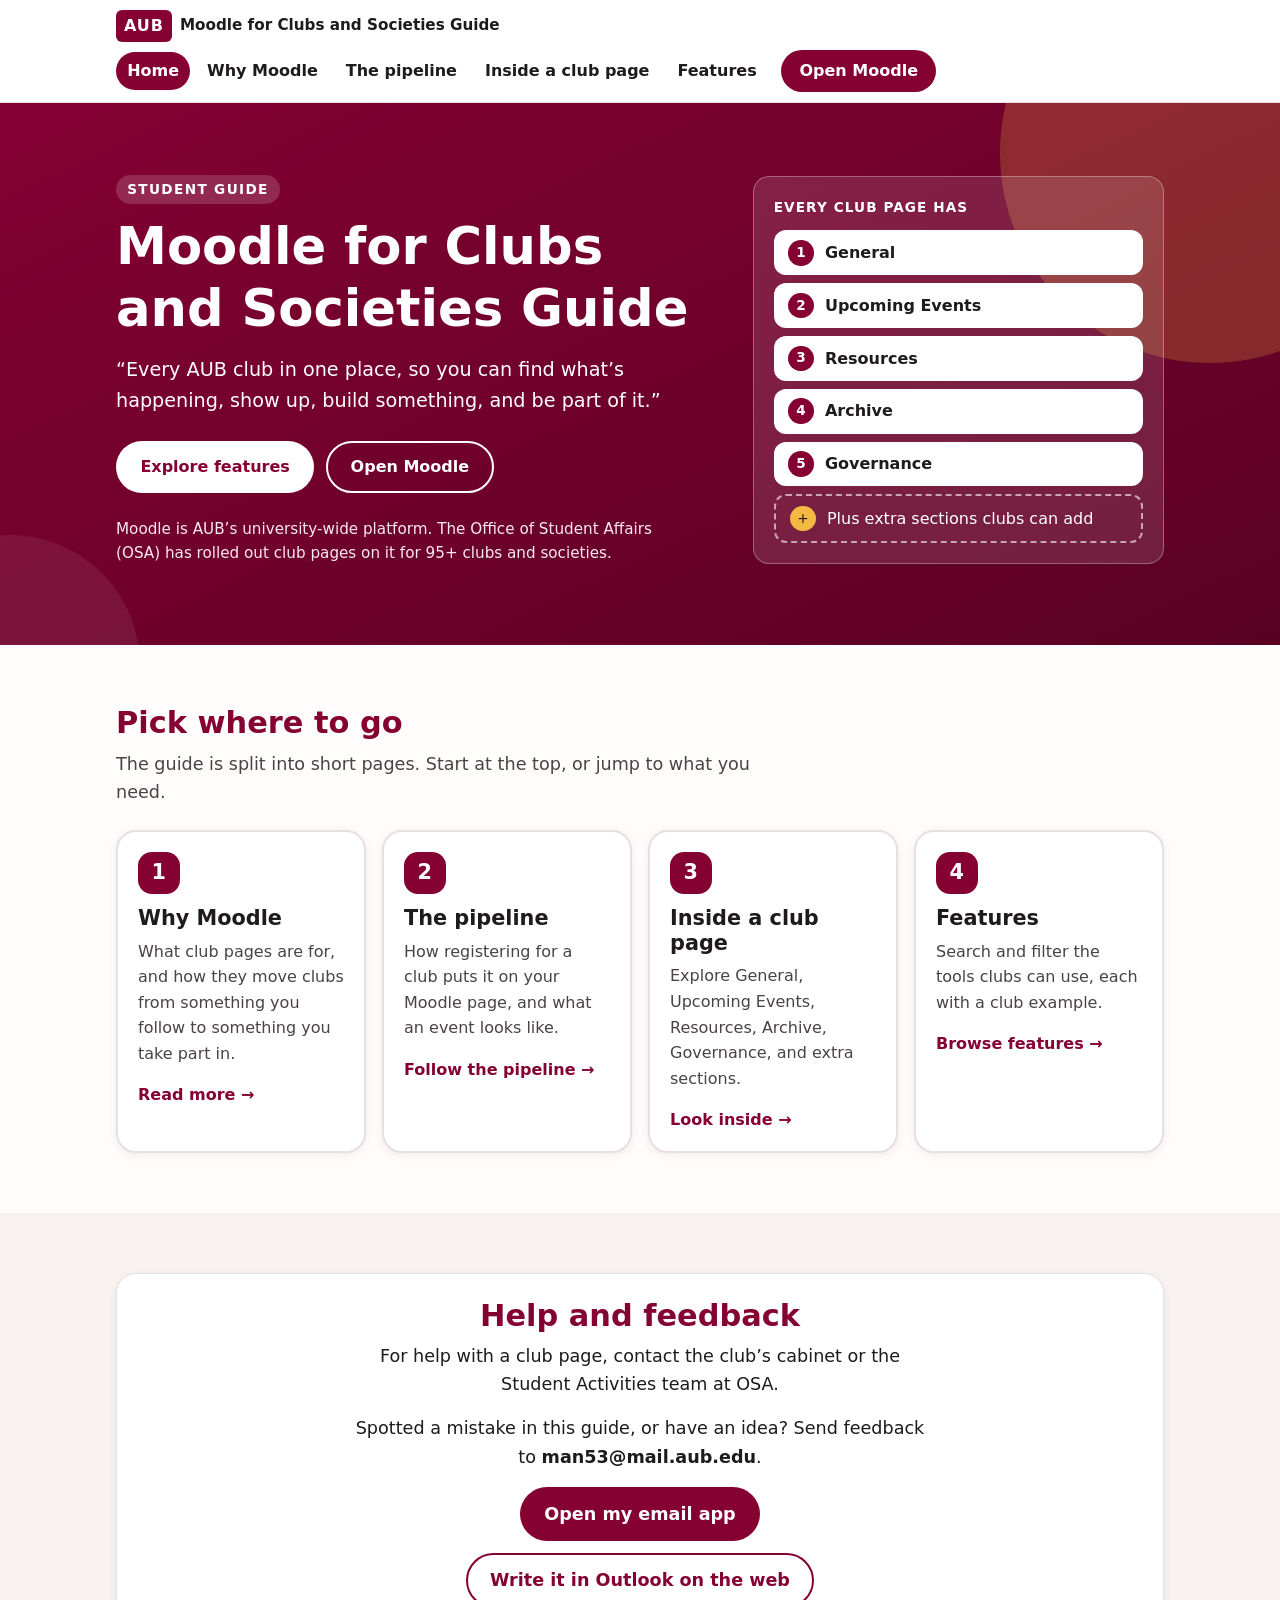
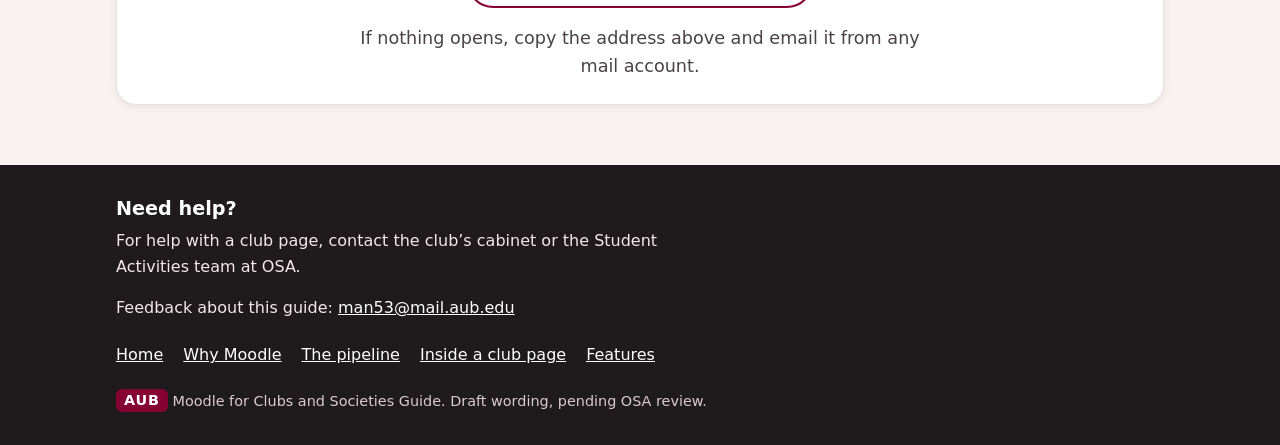
==== commit a72c9c72: "Add visible feedback address and Outlook web fallback Co-Authored-By: Claude Sonnet 5.5 <noreply@ant" ====
--- a/index.html
+++ b/index.html
@@ -100,7 +100,12 @@
         <div class="help-box">
           <h2>Help and feedback</h2>
           <p>For help with a club page, contact the club&rsquo;s cabinet or the Student Activities team at OSA.</p>
-          <p>Spotted a mistake in this guide, or have an idea? <a class="btn btn-primary" href="mailto:man53@mail.aub.edu?subject=Feedback%20on%20the%20Moodle%20for%20Clubs%20and%20Societies%20Guide">Send feedback by email</a></p>
+          <p>Spotted a mistake in this guide, or have an idea? Send feedback to <strong>man53@mail.aub.edu</strong>.</p>
+          <p class="mail-row">
+            <a class="btn btn-primary" href="mailto:man53@mail.aub.edu?subject=Feedback%20on%20the%20Moodle%20for%20Clubs%20and%20Societies%20Guide">Open my email app</a>
+            <a class="btn btn-secondary" href="https://outlook.office.com/mail/deeplink/compose?to=man53%40mail.aub.edu&amp;subject=Feedback%20on%20the%20Moodle%20for%20Clubs%20and%20Societies%20Guide" target="_blank" rel="noopener noreferrer">Write it in Outlook on the web<span class="visually-hidden"> (opens in a new tab)</span></a>
+          </p>
+          <p class="small">If nothing opens, copy the address above and email it from any mail account.</p>
         </div>
       </div>
     </section>
@@ -111,7 +116,7 @@
       <div class="footer-help">
         <h2>Need help?</h2>
         <p>For help with a club page, contact the club&rsquo;s cabinet or the Student Activities team at OSA.</p>
-        <p><a href="mailto:man53@mail.aub.edu?subject=Feedback%20on%20the%20Moodle%20for%20Clubs%20and%20Societies%20Guide">Send feedback about this guide</a></p>
+        <p>Feedback about this guide: <a href="mailto:man53@mail.aub.edu?subject=Feedback%20on%20the%20Moodle%20for%20Clubs%20and%20Societies%20Guide">man53@mail.aub.edu</a></p>
       </div>
       <nav class="footer-nav" aria-label="Footer"><a href="index.html">Home</a><a href="why.html">Why Moodle</a><a href="pipeline.html">The pipeline</a><a href="inside.html">Inside a club page</a><a href="features.html">Features</a></nav>
       <p class="footer-small"><span class="wordmark-aub">AUB</span> Moodle for Clubs and Societies Guide. Draft wording, pending OSA review.</p>
--- a/styles.css
+++ b/styles.css
@@ -388,3 +388,8 @@
   *, *::before, *::after { animation: none !important; transition: none !important; }
   .tile:hover { transform: none; }
 }
+
+/* Feedback buttons */
+.mail-row { display: flex; flex-wrap: wrap; gap: .75rem; justify-content: center; }
+.btn-secondary { background: #fff; color: var(--aub-maroon); border-color: var(--aub-maroon); }
+.btn-secondary:hover { background: var(--maroon-tint); }
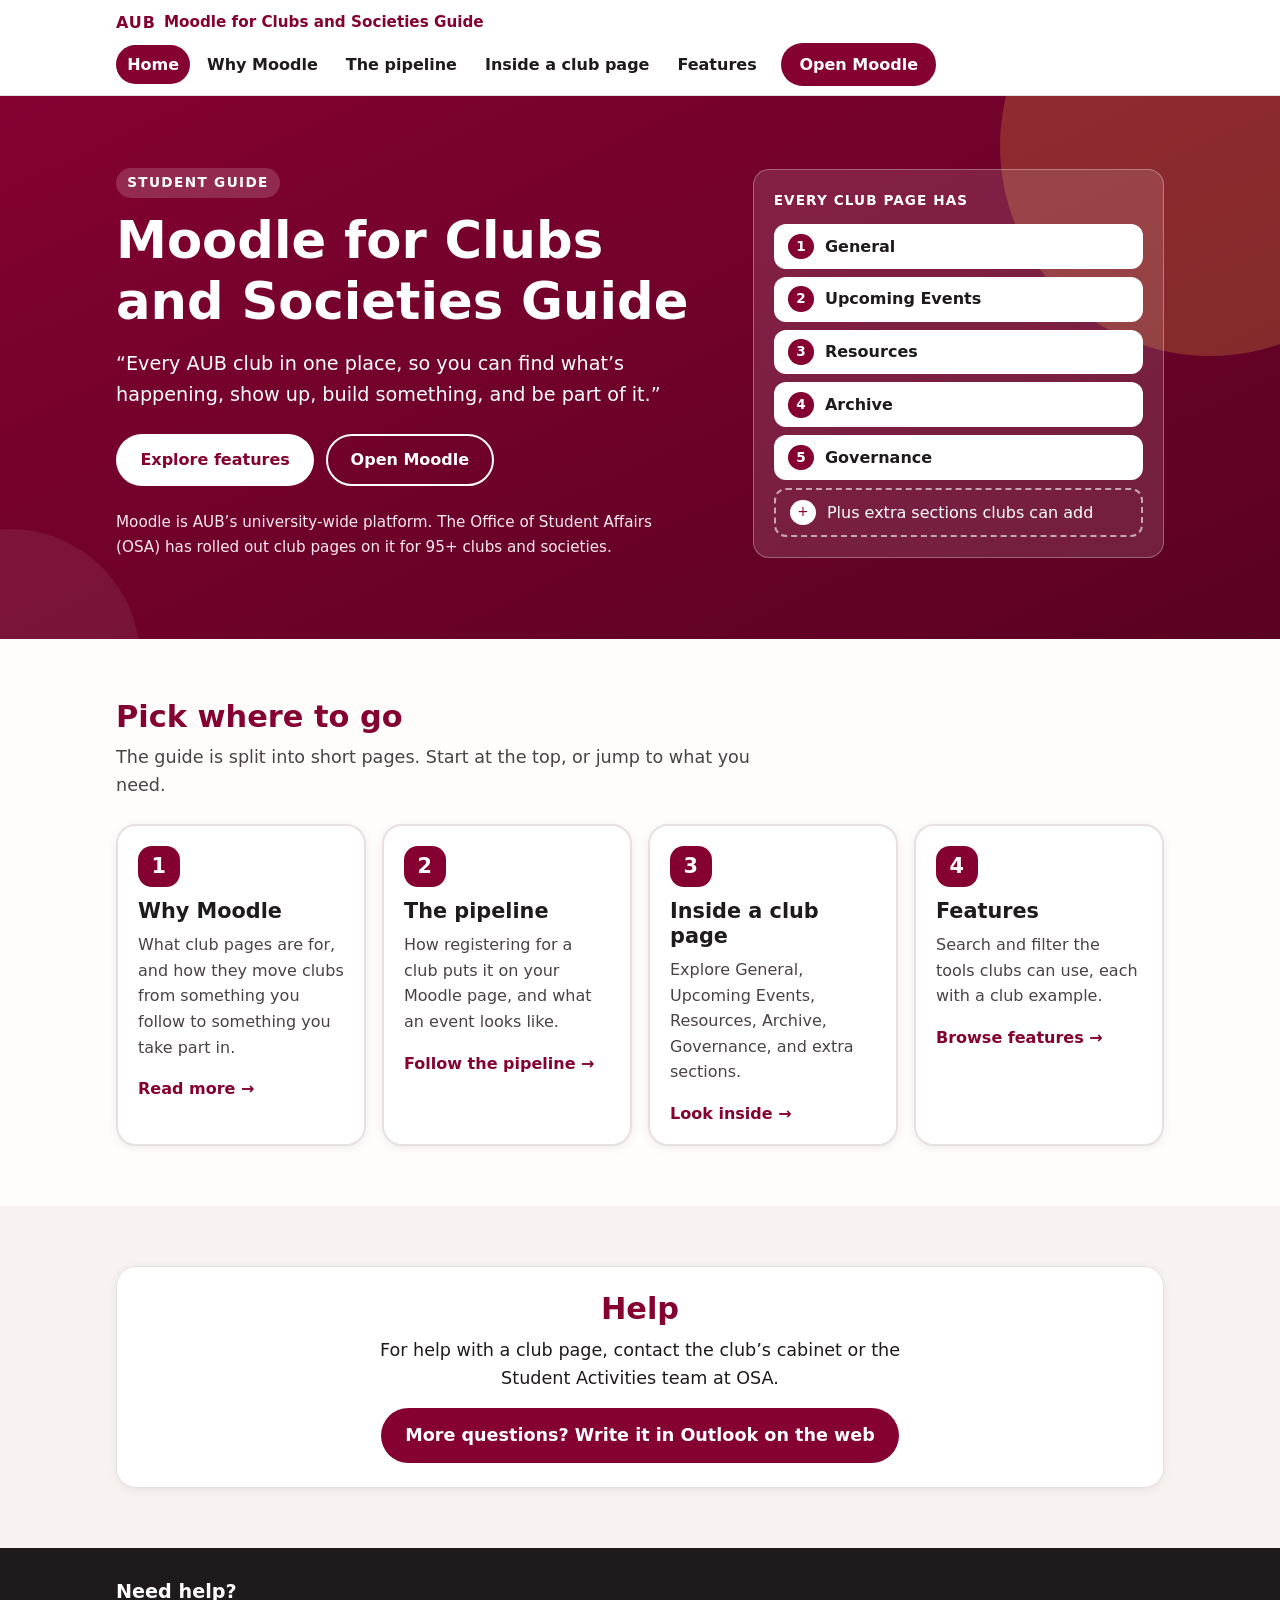
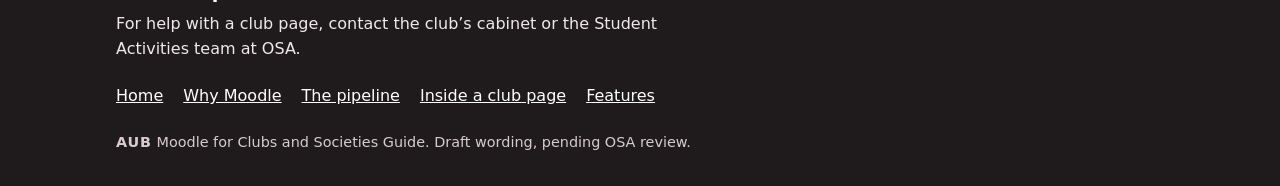
==== commit f4a3efd6: "Uniform header wordmark, plain plus icon, simpler help box Co-Authored-By: Claude Sonnet 5.5 <norepl" ====
--- a/index.html
+++ b/index.html
@@ -98,14 +98,11 @@
     <section class="section section-tint">
       <div class="wrap">
         <div class="help-box">
-          <h2>Help and feedback</h2>
+          <h2>Help</h2>
           <p>For help with a club page, contact the club&rsquo;s cabinet or the Student Activities team at OSA.</p>
-          <p>Spotted a mistake in this guide, or have an idea? Send feedback to <strong>man53@mail.aub.edu</strong>.</p>
           <p class="mail-row">
-            <a class="btn btn-primary" href="mailto:man53@mail.aub.edu?subject=Feedback%20on%20the%20Moodle%20for%20Clubs%20and%20Societies%20Guide">Open my email app</a>
-            <a class="btn btn-secondary" href="https://outlook.office.com/mail/deeplink/compose?to=man53%40mail.aub.edu&amp;subject=Feedback%20on%20the%20Moodle%20for%20Clubs%20and%20Societies%20Guide" target="_blank" rel="noopener noreferrer">Write it in Outlook on the web<span class="visually-hidden"> (opens in a new tab)</span></a>
+            <a class="btn btn-primary" href="https://outlook.office.com/mail/deeplink/compose?to=man53%40mail.aub.edu&amp;subject=Question%20about%20the%20Moodle%20for%20Clubs%20and%20Societies%20Guide" target="_blank" rel="noopener noreferrer">More questions? Write it in Outlook on the web<span class="visually-hidden"> (opens in a new tab)</span></a>
           </p>
-          <p class="small">If nothing opens, copy the address above and email it from any mail account.</p>
         </div>
       </div>
     </section>
@@ -116,7 +113,6 @@
       <div class="footer-help">
         <h2>Need help?</h2>
         <p>For help with a club page, contact the club&rsquo;s cabinet or the Student Activities team at OSA.</p>
-        <p>Feedback about this guide: <a href="mailto:man53@mail.aub.edu?subject=Feedback%20on%20the%20Moodle%20for%20Clubs%20and%20Societies%20Guide">man53@mail.aub.edu</a></p>
       </div>
       <nav class="footer-nav" aria-label="Footer"><a href="index.html">Home</a><a href="why.html">Why Moodle</a><a href="pipeline.html">The pipeline</a><a href="inside.html">Inside a club page</a><a href="features.html">Features</a></nav>
       <p class="footer-small"><span class="wordmark-aub">AUB</span> Moodle for Clubs and Societies Guide. Draft wording, pending OSA review.</p>
--- a/styles.css
+++ b/styles.css
@@ -50,11 +50,9 @@
 .site-header { position: sticky; top: 0; z-index: 50; background: #fff; border-bottom: 1px solid var(--line); }
 .header-inner { display: flex; flex-wrap: wrap; align-items: center; justify-content: space-between; gap: .5rem; padding-top: .6rem; padding-bottom: .6rem; }
 .wordmark { display: flex; align-items: center; gap: .5rem; text-decoration: none; color: var(--ink); min-width: 0; flex: 1 1 0; }
-.wordmark-aub {
-  background: var(--aub-maroon); color: #fff; font-weight: 800; letter-spacing: .06em;
-  padding: .2rem .5rem; border-radius: 6px; flex: none;
-}
+.wordmark-aub { font-weight: 800; letter-spacing: .06em; flex: none; color: inherit; }
 .wordmark-text { font-weight: 700; font-size: .9rem; line-height: 1.2; }
+.wordmark { color: var(--aub-maroon); }
 
 .menu-toggle {
   display: none; align-items: center; gap: .5rem; background: var(--aub-maroon); color: #fff;
@@ -146,7 +144,7 @@
   background: var(--aub-maroon); color: #fff; font-size: .85rem; display: flex; align-items: center; justify-content: center;
 }
 .hero-card li.plus { background: transparent; color: #fff; border: 2px dashed rgba(255, 255, 255, .6); counter-increment: none; font-weight: 500; }
-.hero-card li.plus::before { content: "+"; background: var(--gold); color: var(--ink); }
+.hero-card li.plus::before { content: "+"; background: #fff; color: var(--aub-maroon); }
 
 /* ---------- Inner page header ---------- */
 .page-head {
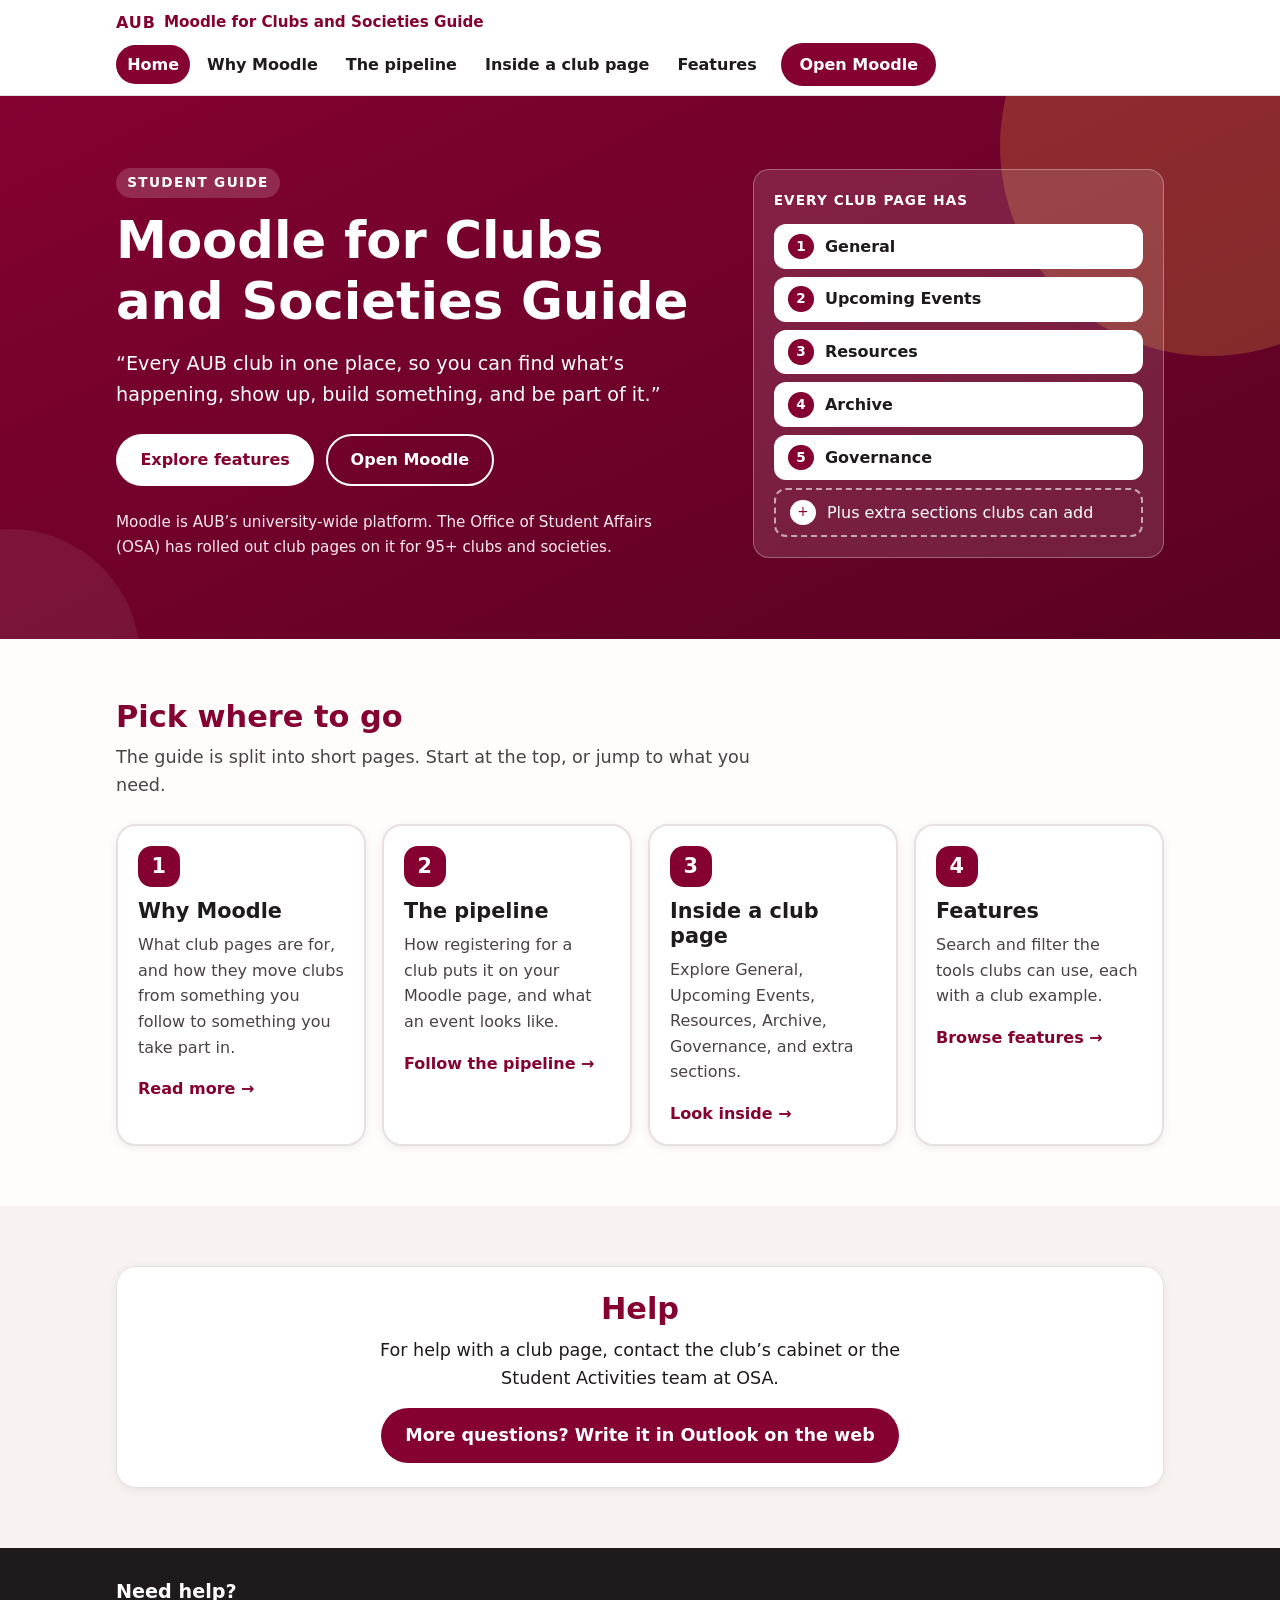
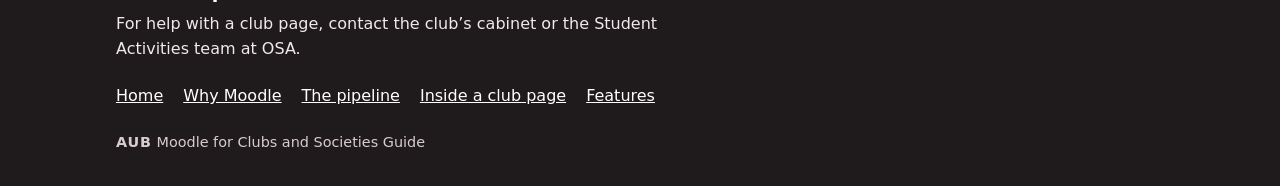
==== commit e3f83620: "Remove draft wording line from footer Co-Authored-By: Claude Sonnet 5.5 <noreply@anthropic.com>" ====
--- a/index.html
+++ b/index.html
@@ -115,7 +115,7 @@
         <p>For help with a club page, contact the club&rsquo;s cabinet or the Student Activities team at OSA.</p>
       </div>
       <nav class="footer-nav" aria-label="Footer"><a href="index.html">Home</a><a href="why.html">Why Moodle</a><a href="pipeline.html">The pipeline</a><a href="inside.html">Inside a club page</a><a href="features.html">Features</a></nav>
-      <p class="footer-small"><span class="wordmark-aub">AUB</span> Moodle for Clubs and Societies Guide. Draft wording, pending OSA review.</p>
+      <p class="footer-small"><span class="wordmark-aub">AUB</span> Moodle for Clubs and Societies Guide</p>
     </div>
   </footer>
 </body>
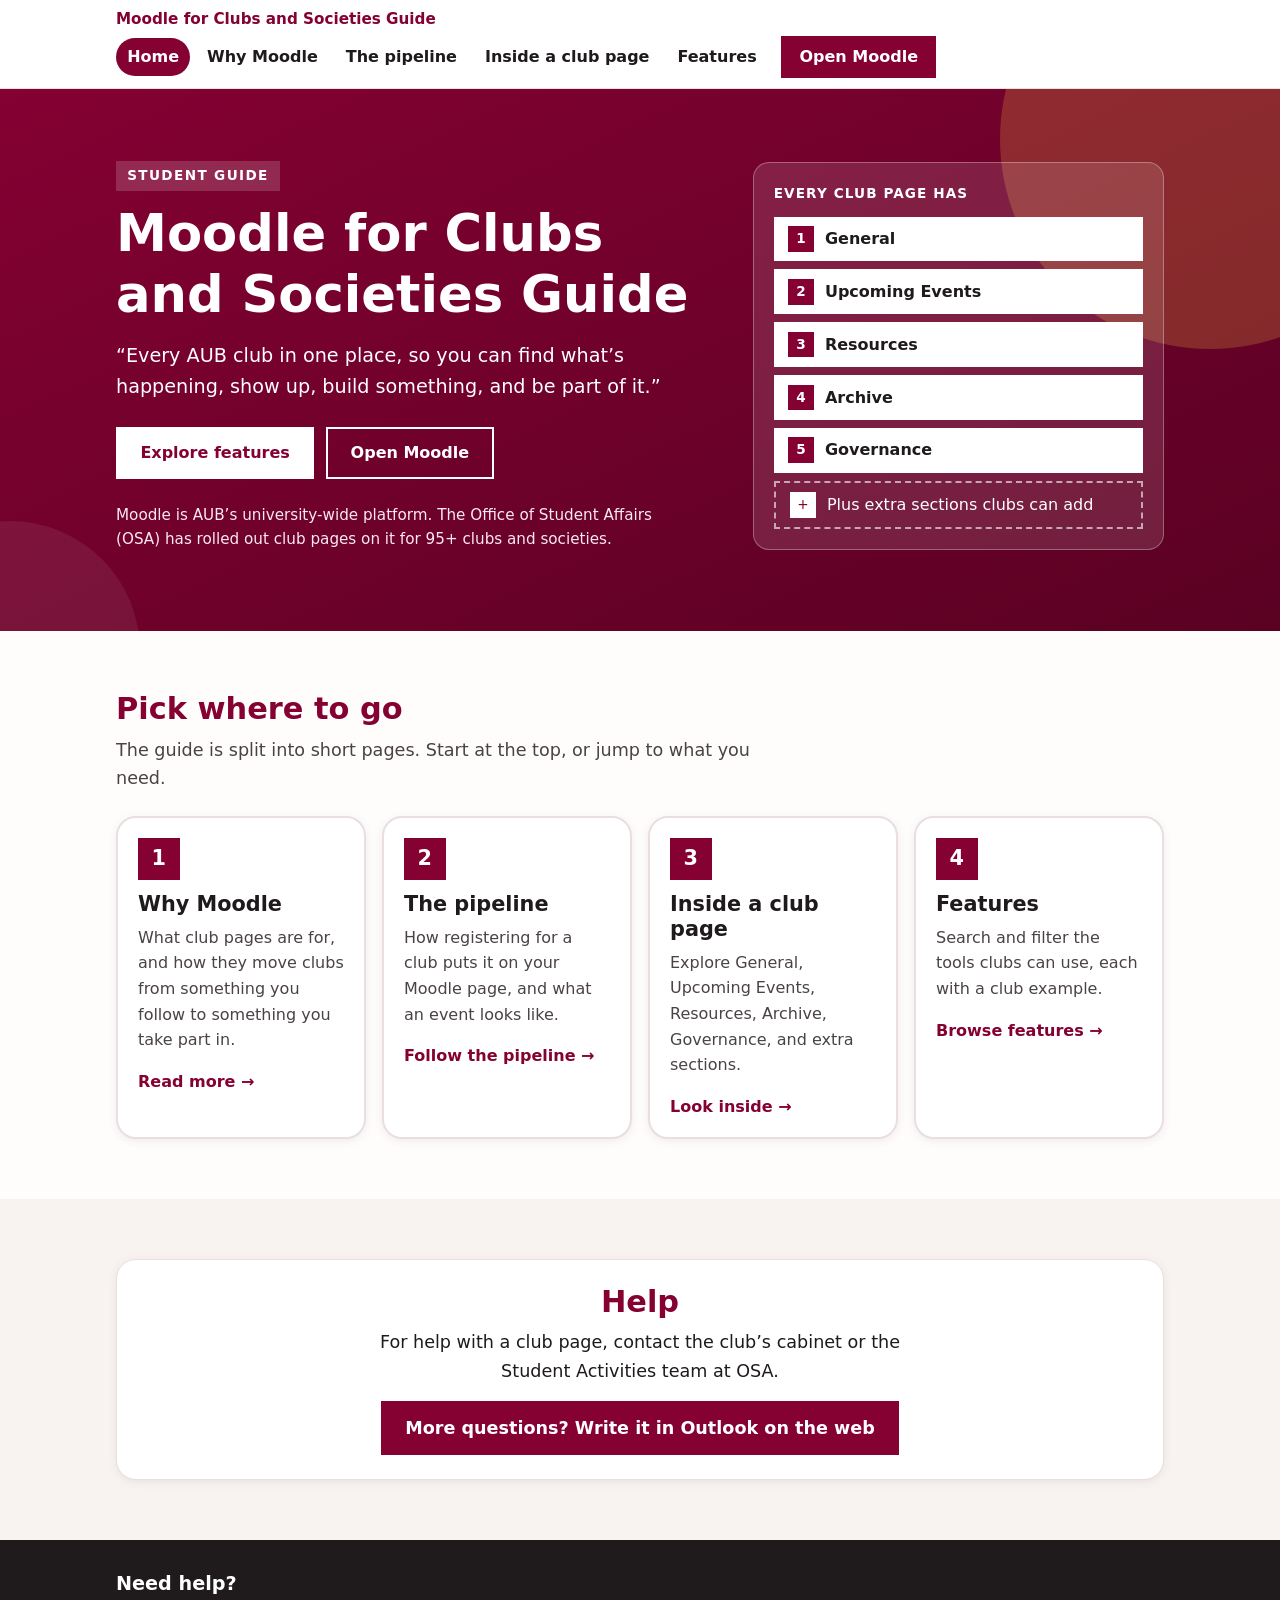
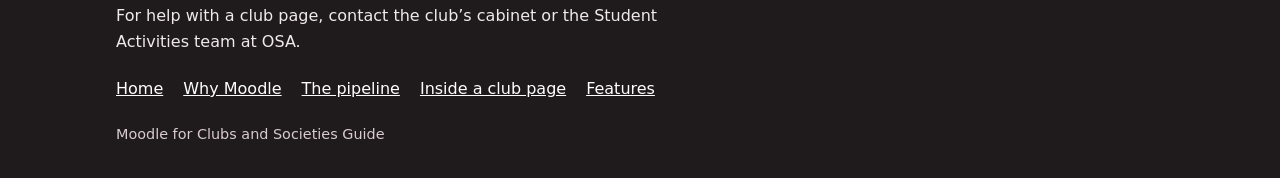
==== commit 7686a1c9: "Square corners on colored elements, header shows the guide name only Co-Authored-By: Claude Sonnet 5" ====
--- a/index.html
+++ b/index.html
@@ -16,7 +16,7 @@
   <header class="site-header">
     <div class="wrap header-inner">
       <a class="wordmark" href="index.html" aria-label="Moodle for Clubs and Societies Guide, home">
-        <span class="wordmark-aub">AUB</span><span class="wordmark-text">Moodle for Clubs and Societies Guide</span>
+        <span class="wordmark-text">Moodle for Clubs and Societies Guide</span>
       </a>
       <button class="menu-toggle" type="button" aria-expanded="false" aria-controls="site-nav">
         <span class="menu-toggle-bars" aria-hidden="true"></span>
@@ -115,7 +115,7 @@
         <p>For help with a club page, contact the club&rsquo;s cabinet or the Student Activities team at OSA.</p>
       </div>
       <nav class="footer-nav" aria-label="Footer"><a href="index.html">Home</a><a href="why.html">Why Moodle</a><a href="pipeline.html">The pipeline</a><a href="inside.html">Inside a club page</a><a href="features.html">Features</a></nav>
-      <p class="footer-small"><span class="wordmark-aub">AUB</span> Moodle for Clubs and Societies Guide</p>
+      <p class="footer-small">Moodle for Clubs and Societies Guide</p>
     </div>
   </footer>
 </body>
--- a/styles.css
+++ b/styles.css
@@ -391,3 +391,8 @@
 .mail-row { display: flex; flex-wrap: wrap; gap: .75rem; justify-content: center; }
 .btn-secondary { background: #fff; color: var(--aub-maroon); border-color: var(--aub-maroon); }
 .btn-secondary:hover { background: var(--maroon-tint); }
+
+/* Square corners on colored and button-style elements */
+.btn, .menu-toggle, .site-nav a:not(.btn), .tab, .chip, .eyebrow, .label, .tag,
+.why-num, .timeline li::before, .flow-num, .tile-num, .hero-card li::before,
+.pill-list li, .pager-link, .hero-card li, .hero-card li.plus { border-radius: 0; }
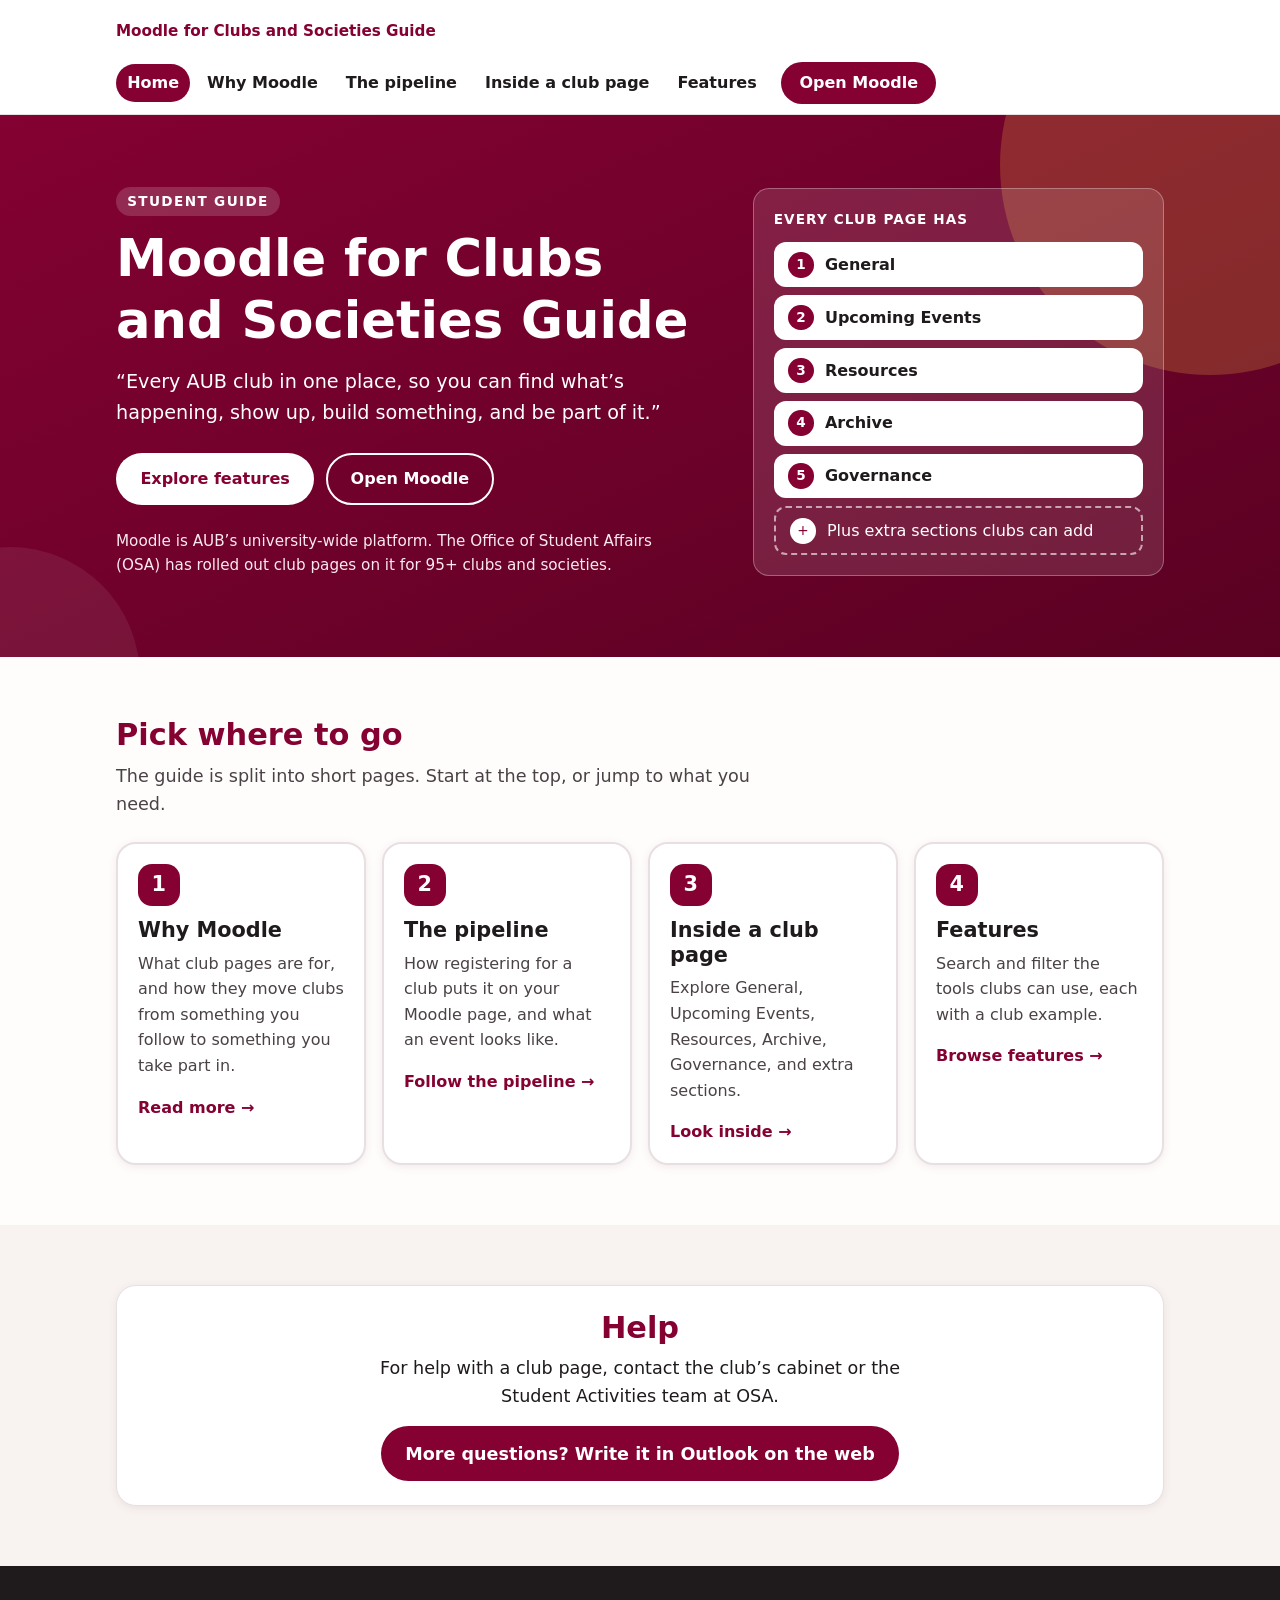
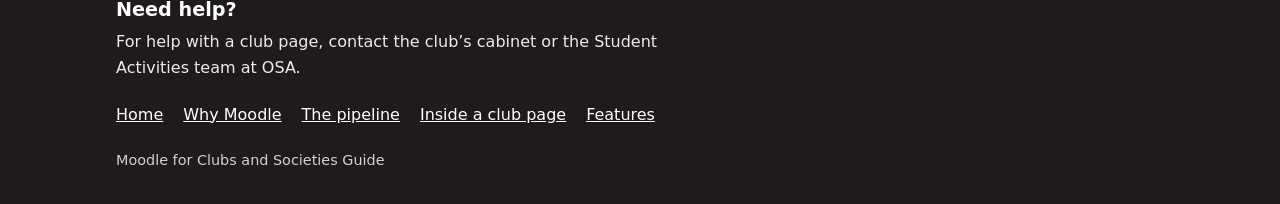
==== commit 0883de5b: "Pre-fill the help email with a starter message Co-Authored-By: Claude Sonnet 5.5 <noreply@anthropic." ====
--- a/index.html
+++ b/index.html
@@ -101,7 +101,7 @@
           <h2>Help</h2>
           <p>For help with a club page, contact the club&rsquo;s cabinet or the Student Activities team at OSA.</p>
           <p class="mail-row">
-            <a class="btn btn-primary" href="https://outlook.office.com/mail/deeplink/compose?to=man53%40mail.aub.edu&amp;subject=Question%20about%20the%20Moodle%20for%20Clubs%20and%20Societies%20Guide" target="_blank" rel="noopener noreferrer">More questions? Write it in Outlook on the web<span class="visually-hidden"> (opens in a new tab)</span></a>
+            <a class="btn btn-primary" href="https://outlook.office.com/mail/deeplink/compose?to=man53%40mail.aub.edu&amp;subject=Question%20about%20the%20Moodle%20for%20Clubs%20and%20Societies%20Guide&amp;body=Hello%2C%0A%0AI%20have%20a%20question%20about%20the%20Moodle%20for%20Clubs%20and%20Societies%20Guide%3A%0A%0A" target="_blank" rel="noopener noreferrer">More questions? Write it in Outlook on the web<span class="visually-hidden"> (opens in a new tab)</span></a>
           </p>
         </div>
       </div>
--- a/styles.css
+++ b/styles.css
@@ -392,7 +392,5 @@
 .btn-secondary { background: #fff; color: var(--aub-maroon); border-color: var(--aub-maroon); }
 .btn-secondary:hover { background: var(--maroon-tint); }
 
-/* Square corners on colored and button-style elements */
-.btn, .menu-toggle, .site-nav a:not(.btn), .tab, .chip, .eyebrow, .label, .tag,
-.why-num, .timeline li::before, .flow-num, .tile-num, .hero-card li::before,
-.pill-list li, .pager-link, .hero-card li, .hero-card li.plus { border-radius: 0; }
+/* Larger tap target for the header name on phones */
+.wordmark { min-height: 44px; }
